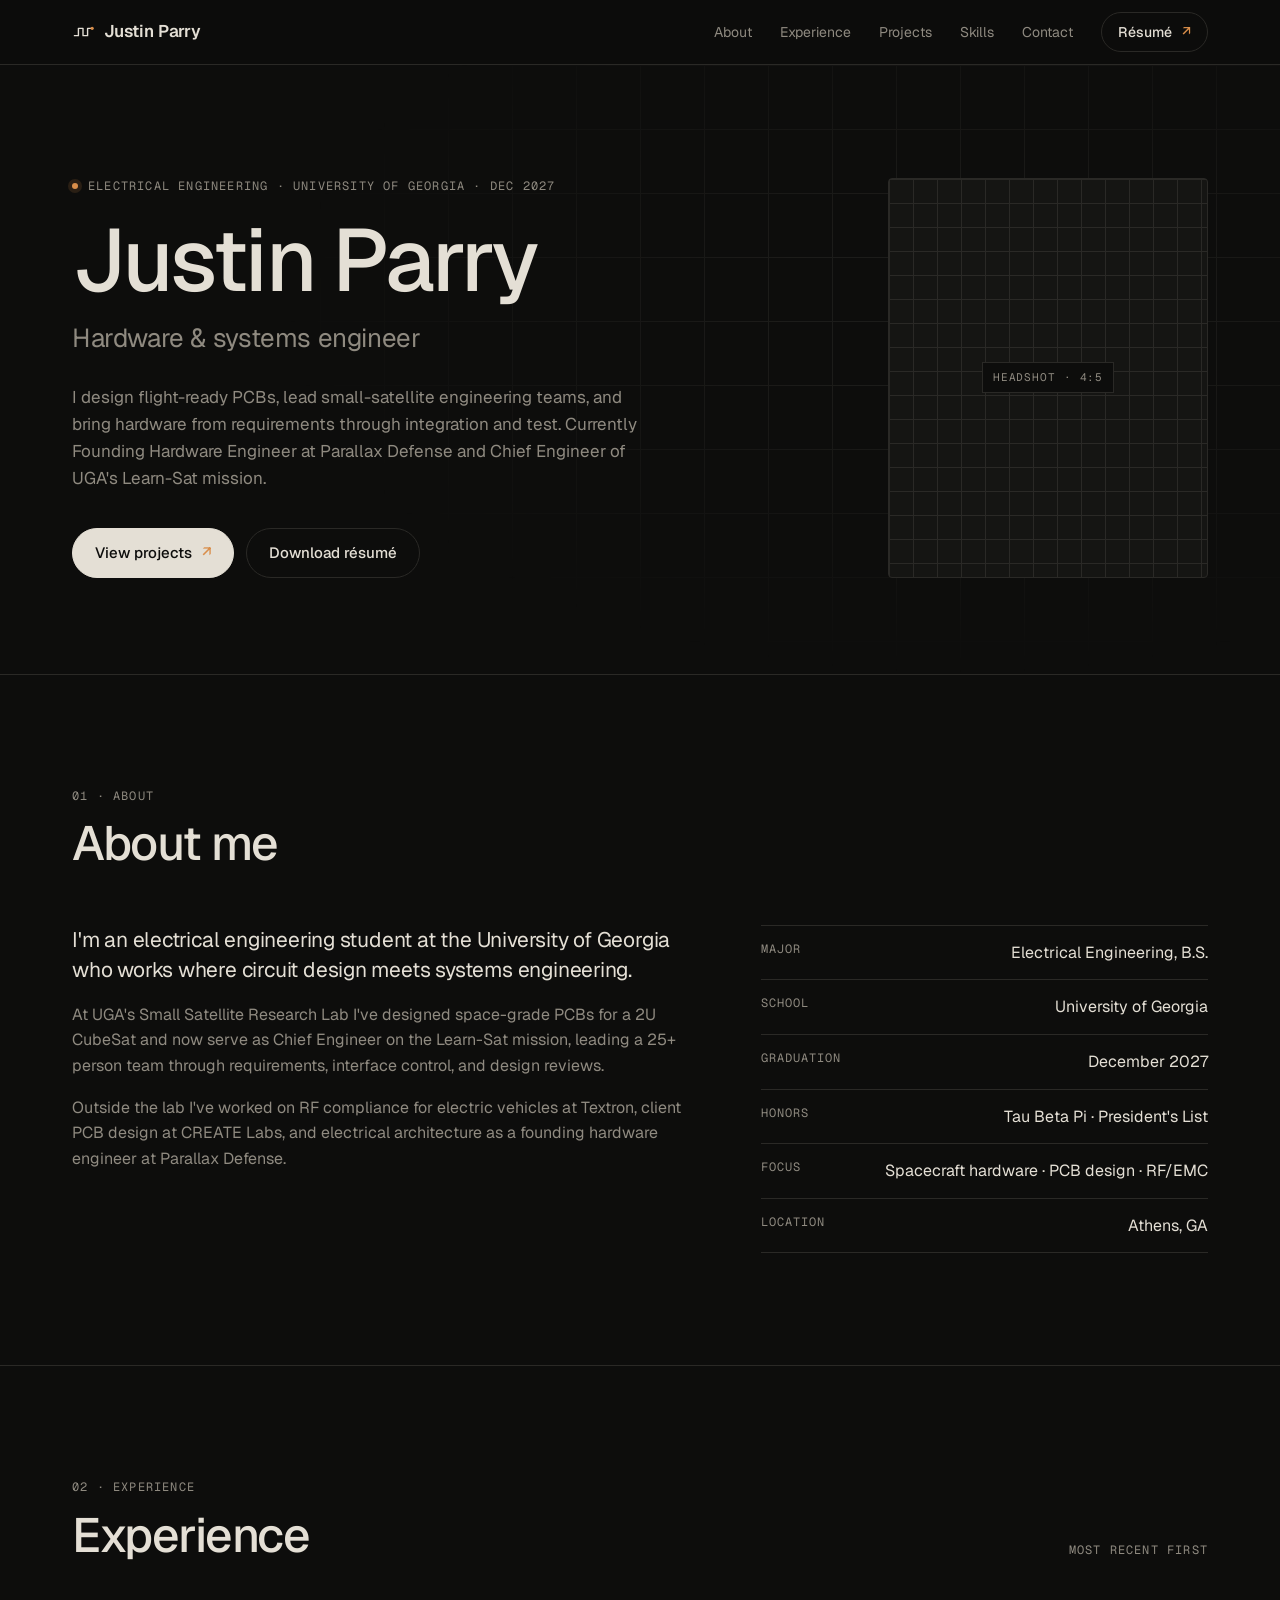
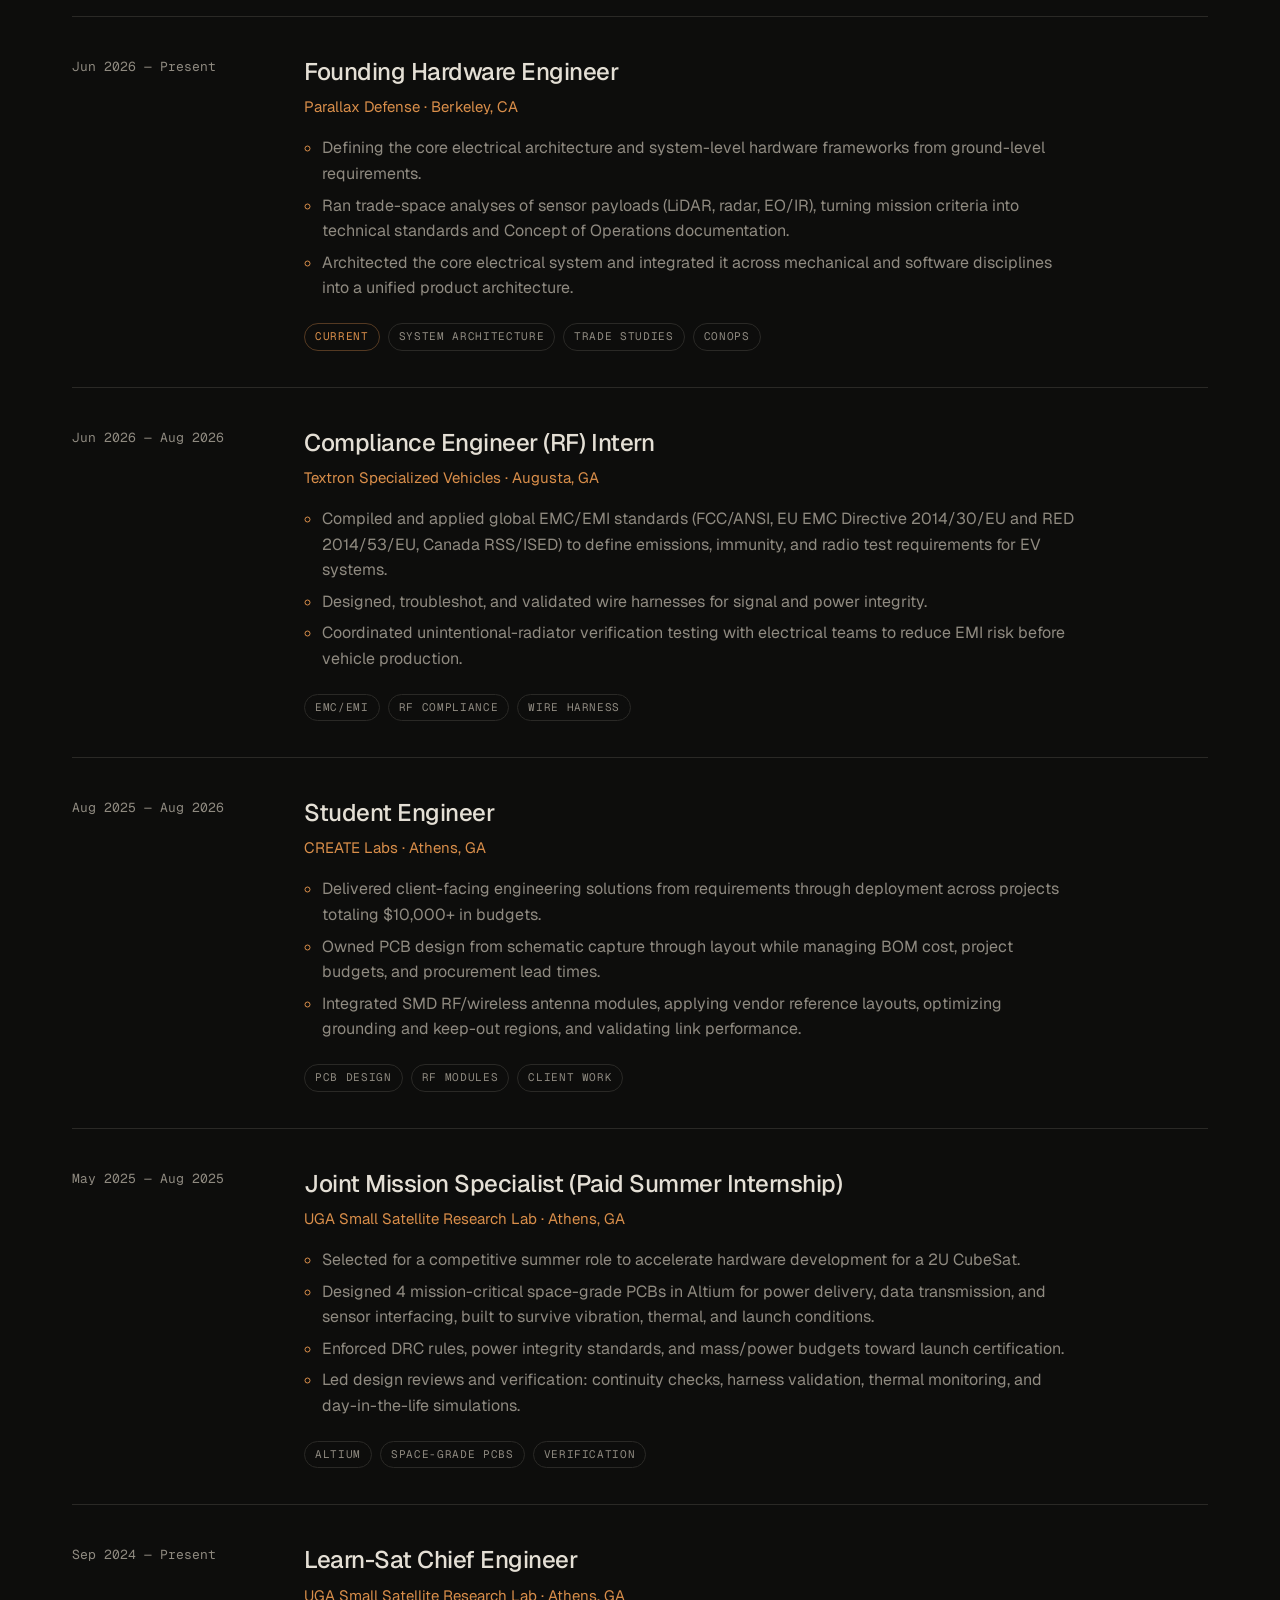
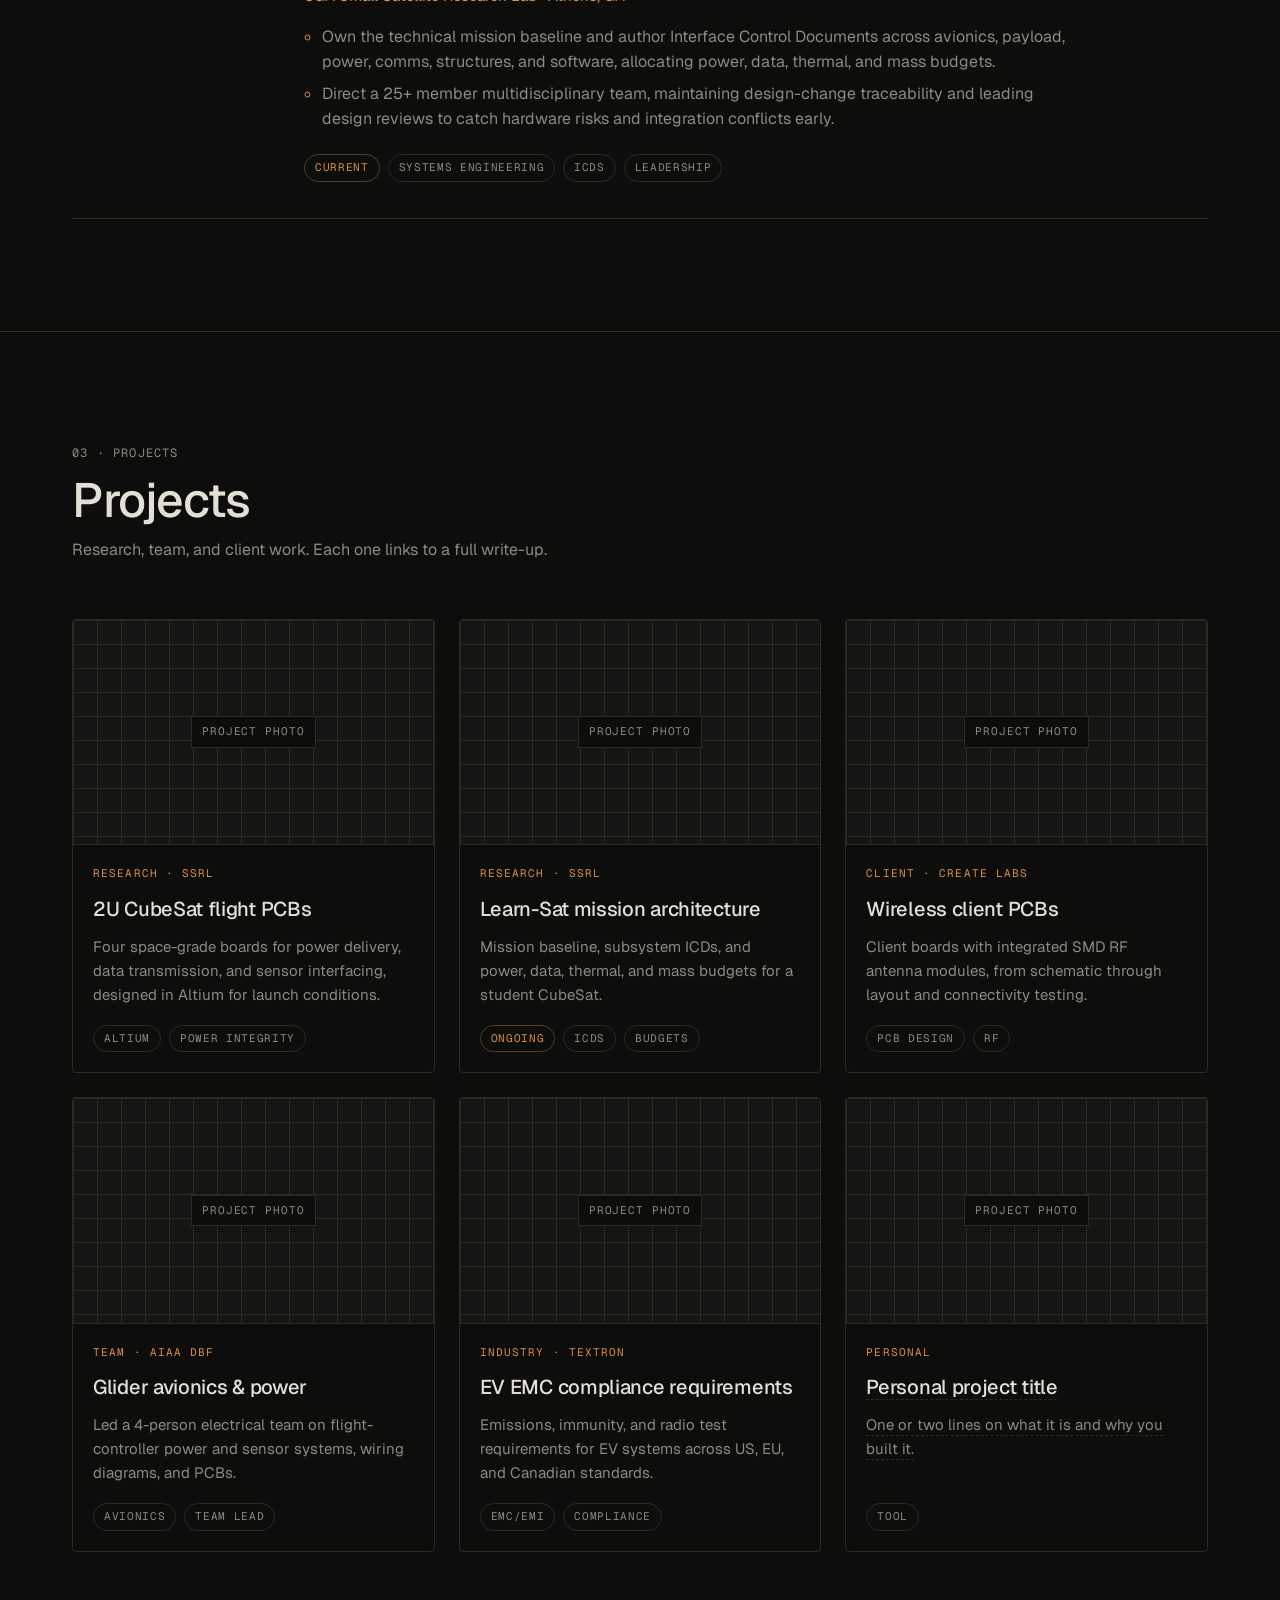
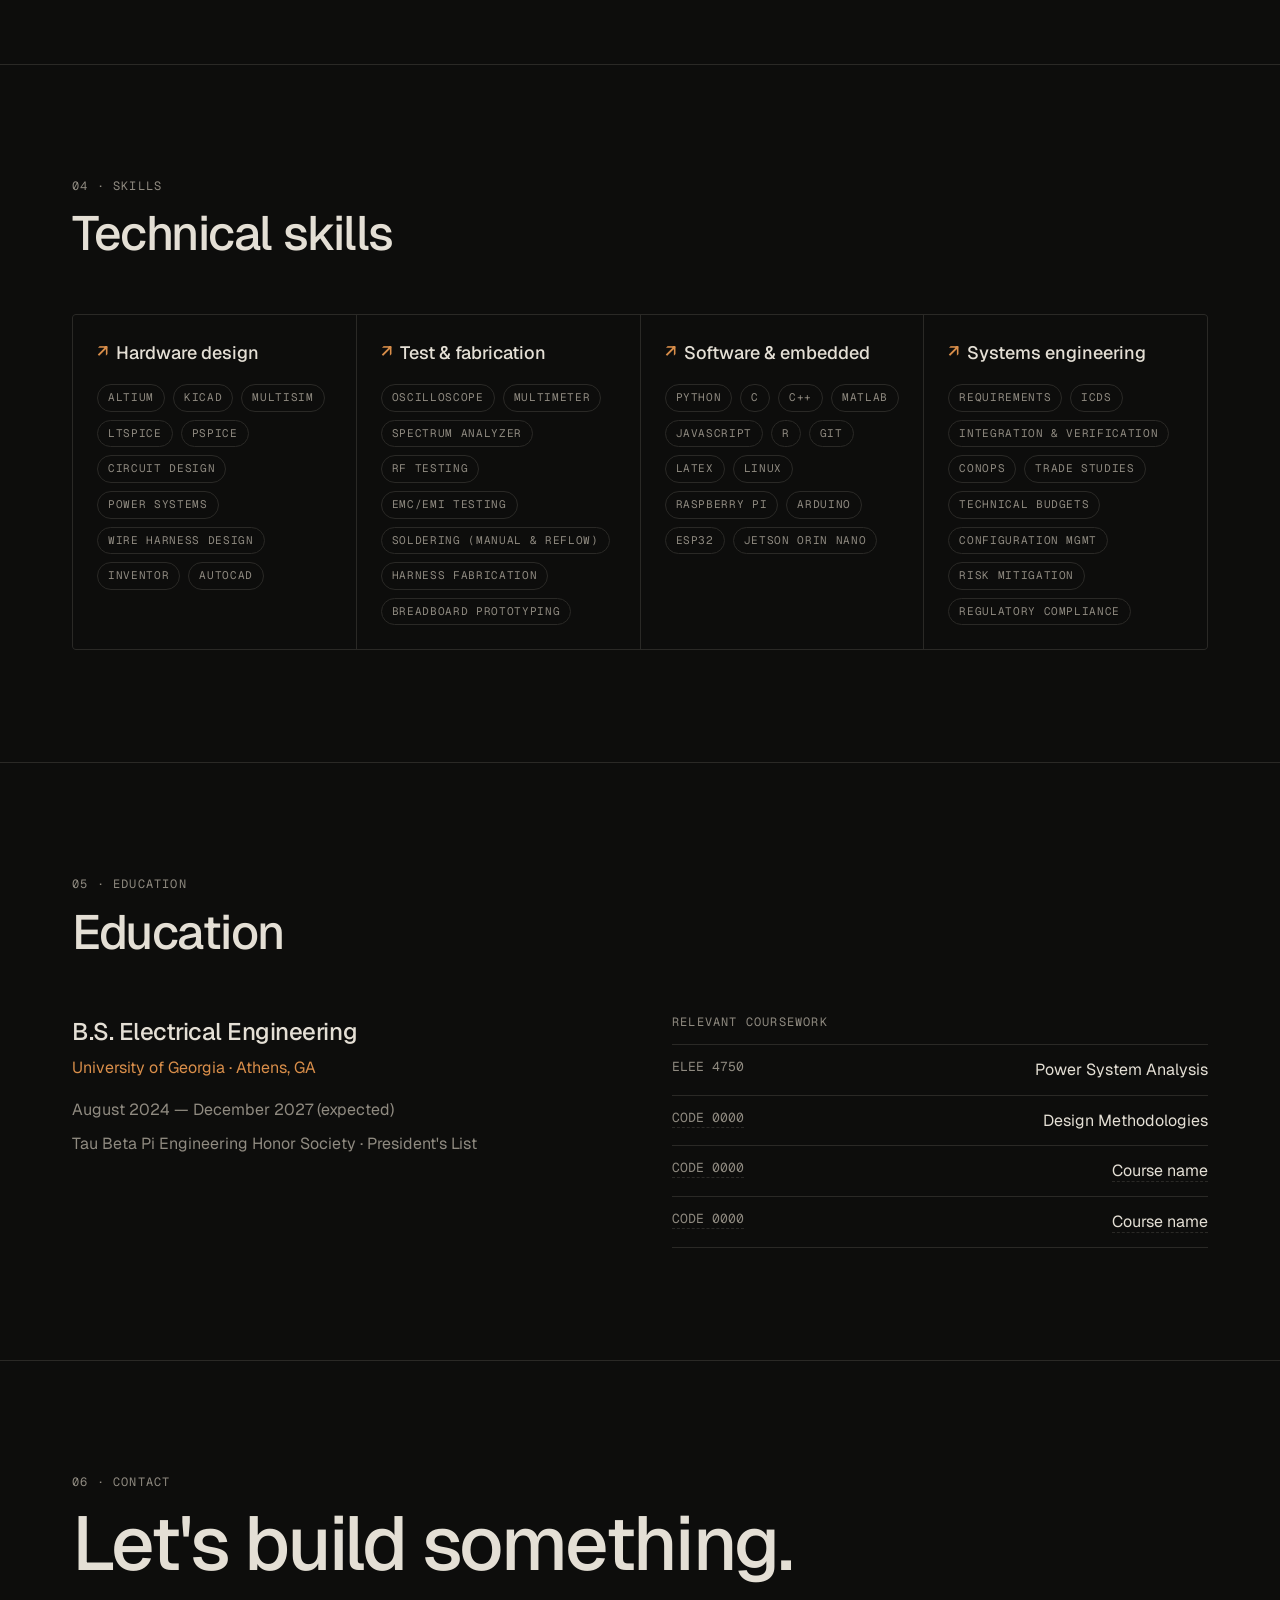
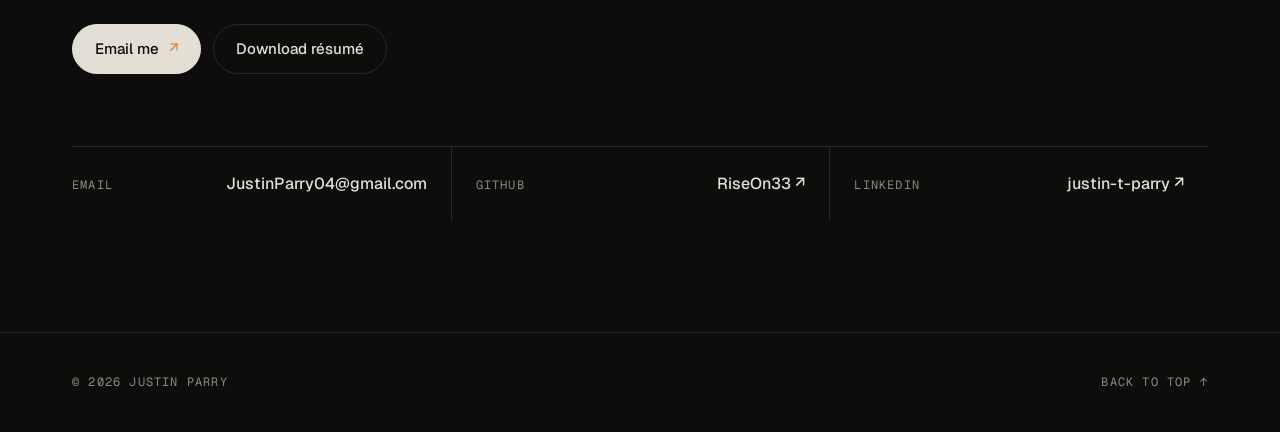
==== index.html @ 172d0b2c "Fixing Directory Issue" ====
<!doctype html>
<html lang="en">
<head>
<meta charset="utf-8">
<meta name="viewport" content="width=device-width, initial-scale=1, viewport-fit=cover">
<title>Justin Parry — Electrical Engineering</title>
<meta name="description" content="Justin Parry, electrical engineering student at the University of Georgia. Spacecraft hardware, PCB design, RF/EMC, and systems engineering.">
<meta name="theme-color" content="#0d0d0c">
<link rel="preconnect" href="https://fonts.googleapis.com">
<link rel="preconnect" href="https://fonts.gstatic.com" crossorigin>
<link rel="stylesheet" href="https://fonts.googleapis.com/css2?family=Geist:wght@400;500;600&family=Geist+Mono:wght@400&display=swap">
<link rel="stylesheet" href="css/style.css">
</head>
<body>

<!--
  HOW TO EDIT
  - Text with a dashed underline (class="ph") is still placeholder copy. Replace it and remove class="ph".
  - Copy any repeated block (a job, a project card, a course) to add more.
  - Every project card links to projects/project-template.html. Copy that file per project and update the href.
-->

<nav class="nav">
  <div class="wrap">
    <a class="brand" href="#top">
      <svg viewBox="0 0 24 24" fill="none" aria-hidden="true"><path d="M2 16h5V8h5v8h5V8h5" stroke="currentColor" stroke-width="1.5" stroke-linejoin="round"/><circle cx="22" cy="8" r="1.8" fill="#d98e4a"/></svg>
      Justin Parry
    </a>
    <ul class="nav-links">
      <li class="hide-sm"><a href="#about">About</a></li>
      <li class="hide-sm"><a href="#experience">Experience</a></li>
      <li class="hide-sm"><a href="#projects">Projects</a></li>
      <li class="hide-sm"><a href="#skills">Skills</a></li>
      <li class="hide-sm"><a href="#contact">Contact</a></li>
      <li><a class="btn" href="resume.pdf">Résumé <span class="mark">↗</span></a></li>
    </ul>
  </div>
</nav>

<header class="hero" id="top">
  <div class="wrap hero-grid">
    <div>
      <div class="label"><span class="dot"></span>Electrical Engineering · University of Georgia · Dec 2027</div>
      <h1>Justin Parry</h1>
      <p class="role">Hardware &amp; systems engineer</p>
      <p class="bio">I design flight-ready PCBs, lead small-satellite engineering teams, and bring hardware from requirements through integration and test. Currently Founding Hardware Engineer at Parallax Defense and Chief Engineer of UGA's Learn-Sat mission.</p>
      <div class="btns">
        <a class="btn btn-solid" href="#projects">View projects <span class="mark">↗</span></a>
        <a class="btn" href="resume.pdf">Download résumé</a>
      </div>
    </div>
    <!-- Replace with: <div class="headshot"><img class="media" src="images/headshot.jpg" alt="Photo of Justin Parry"></div> -->
    <div class="headshot slot"><span>Headshot · 4:5</span></div>
  </div>
</header>

<main>
  <!-- ABOUT -->
  <section id="about">
    <div class="wrap">
      <div class="section-head">
        <div><div class="label">01 · About</div><h2>About me</h2></div>
      </div>
      <div class="about-grid">
        <div>
          <p class="lead">I'm an electrical engineering student at the University of Georgia who works where circuit design meets systems engineering.</p>
          <p>At UGA's Small Satellite Research Lab I've designed space-grade PCBs for a 2U CubeSat and now serve as Chief Engineer on the Learn-Sat mission, leading a 25+ person team through requirements, interface control, and design reviews.</p>
          <p>Outside the lab I've worked on RF compliance for electric vehicles at Textron, client PCB design at CREATE Labs, and electrical architecture as a founding hardware engineer at Parallax Defense.</p>
        </div>
        <dl class="facts">
          <div><dt>Major</dt><dd>Electrical Engineering, B.S.</dd></div>
          <div><dt>School</dt><dd>University of Georgia</dd></div>
          <div><dt>Graduation</dt><dd>December 2027</dd></div>
          <div><dt>Honors</dt><dd>Tau Beta Pi · President's List</dd></div>
          <div><dt>Focus</dt><dd>Spacecraft hardware · PCB design · RF/EMC</dd></div>
          <div><dt>Location</dt><dd>Athens, GA</dd></div>
        </dl>
      </div>
    </div>
  </section>

  <!-- EXPERIENCE (most recent first) -->
  <section id="experience">
    <div class="wrap">
      <div class="section-head">
        <div><div class="label">02 · Experience</div><h2>Experience</h2></div>
        <span class="label">Most recent first</span>
      </div>
      <ol class="jobs">
        <li class="job">
          <span class="when">Jun 2026 — Present</span>
          <div>
            <h3>Founding Hardware Engineer</h3>
            <p class="org">Parallax Defense · Berkeley, CA</p>
            <ul>
              <li>Defining the core electrical architecture and system-level hardware frameworks from ground-level requirements.</li>
              <li>Ran trade-space analyses of sensor payloads (LiDAR, radar, EO/IR), turning mission criteria into technical standards and Concept of Operations documentation.</li>
              <li>Architected the core electrical system and integrated it across mechanical and software disciplines into a unified product architecture.</li>
            </ul>
            <div class="tags"><span class="tag live">Current</span><span class="tag">System architecture</span><span class="tag">Trade studies</span><span class="tag">ConOps</span></div>
          </div>
        </li>
        <li class="job">
          <span class="when">Jun 2026 — Aug 2026</span>
          <div>
            <h3>Compliance Engineer (RF) Intern</h3>
            <p class="org">Textron Specialized Vehicles · Augusta, GA</p>
            <ul>
              <li>Compiled and applied global EMC/EMI standards (FCC/ANSI, EU EMC Directive 2014/30/EU and RED 2014/53/EU, Canada RSS/ISED) to define emissions, immunity, and radio test requirements for EV systems.</li>
              <li>Designed, troubleshot, and validated wire harnesses for signal and power integrity.</li>
              <li>Coordinated unintentional-radiator verification testing with electrical teams to reduce EMI risk before vehicle production.</li>
            </ul>
            <div class="tags"><span class="tag">EMC/EMI</span><span class="tag">RF compliance</span><span class="tag">Wire harness</span></div>
          </div>
        </li>
        <li class="job">
          <span class="when">Aug 2025 — Aug 2026</span>
          <div>
            <h3>Student Engineer</h3>
            <p class="org">CREATE Labs · Athens, GA</p>
            <ul>
              <li>Delivered client-facing engineering solutions from requirements through deployment across projects totaling $10,000+ in budgets.</li>
              <li>Owned PCB design from schematic capture through layout while managing BOM cost, project budgets, and procurement lead times.</li>
              <li>Integrated SMD RF/wireless antenna modules, applying vendor reference layouts, optimizing grounding and keep-out regions, and validating link performance.</li>
            </ul>
            <div class="tags"><span class="tag">PCB design</span><span class="tag">RF modules</span><span class="tag">Client work</span></div>
          </div>
        </li>
        <li class="job">
          <span class="when">May 2025 — Aug 2025</span>
          <div>
            <h3>Joint Mission Specialist (Paid Summer Internship)</h3>
            <p class="org">UGA Small Satellite Research Lab · Athens, GA</p>
            <ul>
              <li>Selected for a competitive summer role to accelerate hardware development for a 2U CubeSat.</li>
              <li>Designed 4 mission-critical space-grade PCBs in Altium for power delivery, data transmission, and sensor interfacing, built to survive vibration, thermal, and launch conditions.</li>
              <li>Enforced DRC rules, power integrity standards, and mass/power budgets toward launch certification.</li>
              <li>Led design reviews and verification: continuity checks, harness validation, thermal monitoring, and day-in-the-life simulations.</li>
            </ul>
            <div class="tags"><span class="tag">Altium</span><span class="tag">Space-grade PCBs</span><span class="tag">Verification</span></div>
          </div>
        </li>
        <li class="job">
          <span class="when">Sep 2024 — Present</span>
          <div>
            <h3>Learn-Sat Chief Engineer</h3>
            <p class="org">UGA Small Satellite Research Lab · Athens, GA</p>
            <ul>
              <li>Own the technical mission baseline and author Interface Control Documents across avionics, payload, power, comms, structures, and software, allocating power, data, thermal, and mass budgets.</li>
              <li>Direct a 25+ member multidisciplinary team, maintaining design-change traceability and leading design reviews to catch hardware risks and integration conflicts early.</li>
            </ul>
            <div class="tags"><span class="tag live">Current</span><span class="tag">Systems engineering</span><span class="tag">ICDs</span><span class="tag">Leadership</span></div>
          </div>
        </li>
      </ol>
    </div>
  </section>

  <!-- PROJECTS -->
  <section id="projects">
    <div class="wrap">
      <div class="section-head">
        <div>
          <div class="label">03 · Projects</div>
          <h2>Projects</h2>
          <p class="section-sub">Research, team, and client work. Each one links to a full write-up.</p>
        </div>
      </div>
      <div class="cards">
        <!-- COPY one <a class="pcard"> per project. Swap the slot for: <img class="media" src="images/x.jpg" alt="..."> -->
        <a class="pcard" href="projects/project-template.html">
          <div class="slot"><span>Project photo</span></div>
          <div class="pcard-body">
            <span class="kind">Research · SSRL</span>
            <h3>2U CubeSat flight PCBs</h3>
            <p>Four space-grade boards for power delivery, data transmission, and sensor interfacing, designed in Altium for launch conditions.</p>
            <div class="tags"><span class="tag">Altium</span><span class="tag">Power integrity</span></div>
          </div>
        </a>
        <a class="pcard" href="projects/project-template.html">
          <div class="slot"><span>Project photo</span></div>
          <div class="pcard-body">
            <span class="kind">Research · SSRL</span>
            <h3>Learn-Sat mission architecture</h3>
            <p>Mission baseline, subsystem ICDs, and power, data, thermal, and mass budgets for a student CubeSat.</p>
            <div class="tags"><span class="tag live">Ongoing</span><span class="tag">ICDs</span><span class="tag">Budgets</span></div>
          </div>
        </a>
        <a class="pcard" href="projects/project-template.html">
          <div class="slot"><span>Project photo</span></div>
          <div class="pcard-body">
            <span class="kind">Client · CREATE Labs</span>
            <h3>Wireless client PCBs</h3>
            <p>Client boards with integrated SMD RF antenna modules, from schematic through layout and connectivity testing.</p>
            <div class="tags"><span class="tag">PCB design</span><span class="tag">RF</span></div>
          </div>
        </a>
        <a class="pcard" href="projects/project-template.html">
          <div class="slot"><span>Project photo</span></div>
          <div class="pcard-body">
            <span class="kind">Team · AIAA DBF</span>
            <h3>Glider avionics &amp; power</h3>
            <p>Led a 4-person electrical team on flight-controller power and sensor systems, wiring diagrams, and PCBs.</p>
            <div class="tags"><span class="tag">Avionics</span><span class="tag">Team lead</span></div>
          </div>
        </a>
        <a class="pcard" href="projects/project-template.html">
          <div class="slot"><span>Project photo</span></div>
          <div class="pcard-body">
            <span class="kind">Industry · Textron</span>
            <h3>EV EMC compliance requirements</h3>
            <p>Emissions, immunity, and radio test requirements for EV systems across US, EU, and Canadian standards.</p>
            <div class="tags"><span class="tag">EMC/EMI</span><span class="tag">Compliance</span></div>
          </div>
        </a>
        <a class="pcard" href="projects/project-template.html">
          <div class="slot"><span>Project photo</span></div>
          <div class="pcard-body">
            <span class="kind">Personal</span>
            <h3 class="ph">Personal project title</h3>
            <p class="ph">One or two lines on what it is and why you built it.</p>
            <div class="tags"><span class="tag">Tool</span></div>
          </div>
        </a>
      </div>
    </div>
  </section>

  <!-- SKILLS -->
  <section id="skills">
    <div class="wrap">
      <div class="section-head">
        <div><div class="label">04 · Skills</div><h2>Technical skills</h2></div>
      </div>
      <div class="skill-groups">
        <div class="skill-group">
          <h3><span class="mark">↗</span>Hardware design</h3>
          <div class="tags"><span class="tag">Altium</span><span class="tag">KiCad</span><span class="tag">Multisim</span><span class="tag">LTspice</span><span class="tag">PSpice</span><span class="tag">Circuit design</span><span class="tag">Power systems</span><span class="tag">Wire harness design</span><span class="tag">Inventor</span><span class="tag">AutoCAD</span></div>
        </div>
        <div class="skill-group">
          <h3><span class="mark">↗</span>Test &amp; fabrication</h3>
          <div class="tags"><span class="tag">Oscilloscope</span><span class="tag">Multimeter</span><span class="tag">Spectrum analyzer</span><span class="tag">RF testing</span><span class="tag">EMC/EMI testing</span><span class="tag">Soldering (manual &amp; reflow)</span><span class="tag">Harness fabrication</span><span class="tag">Breadboard prototyping</span></div>
        </div>
        <div class="skill-group">
          <h3><span class="mark">↗</span>Software &amp; embedded</h3>
          <div class="tags"><span class="tag">Python</span><span class="tag">C</span><span class="tag">C++</span><span class="tag">MATLAB</span><span class="tag">JavaScript</span><span class="tag">R</span><span class="tag">Git</span><span class="tag">LaTeX</span><span class="tag">Linux</span><span class="tag">Raspberry Pi</span><span class="tag">Arduino</span><span class="tag">ESP32</span><span class="tag">Jetson Orin Nano</span></div>
        </div>
        <div class="skill-group">
          <h3><span class="mark">↗</span>Systems engineering</h3>
          <div class="tags"><span class="tag">Requirements</span><span class="tag">ICDs</span><span class="tag">Integration &amp; verification</span><span class="tag">ConOps</span><span class="tag">Trade studies</span><span class="tag">Technical budgets</span><span class="tag">Configuration mgmt</span><span class="tag">Risk mitigation</span><span class="tag">Regulatory compliance</span></div>
        </div>
      </div>
    </div>
  </section>

  <!-- EDUCATION -->
  <section id="education">
    <div class="wrap">
      <div class="section-head">
        <div><div class="label">05 · Education</div><h2>Education</h2></div>
      </div>
      <div class="edu">
        <div>
          <h3>B.S. Electrical Engineering</h3>
          <p class="org">University of Georgia · Athens, GA</p>
          <p>August 2024 — December 2027 (expected)</p>
          <p>Tau Beta Pi Engineering Honor Society · President's List</p>
        </div>
        <div>
          <h4>Relevant coursework</h4>
          <ul class="courses">
            <li><span>ELEE 4750</span><span>Power System Analysis</span></li>
            <li><span class="ph">CODE 0000</span><span>Design Methodologies</span></li>
            <li><span class="ph">CODE 0000</span><span class="ph">Course name</span></li>
            <li><span class="ph">CODE 0000</span><span class="ph">Course name</span></li>
          </ul>
        </div>
      </div>
    </div>
  </section>

  <!-- CONTACT -->
  <section id="contact" class="contact">
    <div class="wrap">
      <div class="label">06 · Contact</div>
      <h2>Let's build something.</h2>
      <div class="btns">
        <a class="btn btn-solid" href="mailto:JustinParry04@gmail.com">Email me <span class="mark">↗</span></a>
        <a class="btn" href="resume.pdf">Download résumé</a>
      </div>
      <div class="links">
        <a href="mailto:JustinParry04@gmail.com"><span class="label">Email</span><strong>JustinParry04@gmail.com</strong></a>
        <a href="https://github.com/RiseOn33"><span class="label">GitHub</span><strong>RiseOn33 ↗</strong></a>
        <a href="https://www.linkedin.com/in/justin-t-parry"><span class="label">LinkedIn</span><strong>justin-t-parry ↗</strong></a>
      </div>
    </div>
  </section>
</main>

<footer>
  <div class="wrap label">
    <span>© 2026 Justin Parry</span>
    <a href="#top">Back to top ↑</a>
  </div>
</footer>

</body>
</html>
---- css/style.css ----
/* Layout concept: an engineering story told in themed chapters, not a timeline.
   Warm graphite field, bone-white type, sentence-case statements, oscilloscope
   graticule behind the hero, one muted amber accent for markers and live state. */
:root {
  --bg: #0d0d0c;
  --surface: #151513;
  --line: #2a2926;
  --fg: #e4dfd5;
  --muted: #8f8a80;
  --accent: #d98e4a;
  --accent-dim: rgba(217, 142, 74, 0.14);
  --sans: "Geist", "Helvetica Neue", Arial, sans-serif;
  --mono: "Geist Mono", ui-monospace, "SFMono-Regular", Menlo, monospace;
  --wrap: 1200px;
  color-scheme: dark;
}

* { box-sizing: border-box; }
html { scroll-behavior: smooth; }
@media (prefers-reduced-motion: reduce) { html { scroll-behavior: auto; } * { transition: none !important; animation: none !important; } }

body {
  margin: 0;
  background: var(--bg);
  color: var(--fg);
  font-family: var(--sans);
  font-size: 16px;
  line-height: 1.6;
  -webkit-font-smoothing: antialiased;
}
img { max-width: 100%; display: block; }
a { color: inherit; }
a:focus-visible, button:focus-visible { outline: 1px solid var(--accent); outline-offset: 3px; }
::selection { background: var(--accent); color: var(--bg); }

.wrap { max-width: var(--wrap); margin: 0 auto; padding-inline: 32px; }
@media (max-width: 560px) { .wrap { padding-inline: 16px; } }

.label {
  font-family: var(--mono);
  font-size: 12px;
  letter-spacing: 0.1em;
  text-transform: uppercase;
  color: var(--muted);
}
.label .dot { display: inline-block; width: 6px; height: 6px; border-radius: 50%; background: var(--accent); margin-right: 10px; vertical-align: 1px; box-shadow: 0 0 0 4px var(--accent-dim); }
.mark { color: var(--accent); }

/* Buttons */
.btns { display: flex; flex-wrap: wrap; gap: 12px; }
.btn {
  display: inline-flex; align-items: center; gap: 10px;
  padding: 12px 22px; border-radius: 999px;
  font-size: 15px; font-weight: 500; text-decoration: none;
  border: 1px solid var(--line); transition: background .2s, border-color .2s, color .2s;
}
.btn:hover { border-color: var(--fg); }
.btn-solid { background: var(--fg); color: var(--bg); border-color: var(--fg); }
.btn-solid:hover { background: transparent; color: var(--fg); }
.btn .mark { transition: transform .2s; }
.btn:hover .mark { transform: translate(2px, -2px); }

/* Nav */
.nav {
  position: sticky; top: env(safe-area-inset-top, 0px); z-index: 10;
  background: rgba(13, 13, 12, 0.82);
  backdrop-filter: blur(10px);
  border-bottom: 1px solid var(--line);
}
.nav .wrap { display: flex; align-items: center; justify-content: space-between; gap: 16px; height: 64px; }
.brand { display: flex; align-items: center; gap: 10px; font-weight: 600; font-size: 17px; letter-spacing: -0.01em; text-decoration: none; }
.brand svg { width: 22px; height: 22px; }
.nav-links { display: flex; align-items: center; gap: 28px; list-style: none; margin: 0; padding: 0; }
.nav-links a { font-size: 14px; color: var(--muted); text-decoration: none; transition: color .15s; }
.nav-links a:hover { color: var(--fg); }
.nav-links .btn { padding: 8px 16px; font-size: 14px; color: var(--fg); }
@media (max-width: 640px) { .nav-links .hide-sm { display: none; } }

/* Hero */
.hero { position: relative; overflow: hidden; border-bottom: 1px solid var(--line); }
.hero::before {
  content: ""; position: absolute; inset: 0; pointer-events: none;
  background-image:
    linear-gradient(var(--line) 1px, transparent 1px),
    linear-gradient(90deg, var(--line) 1px, transparent 1px);
  background-size: 64px 64px;
  mask-image: radial-gradient(ellipse 70% 80% at 75% 40%, #000 20%, transparent 75%);
  -webkit-mask-image: radial-gradient(ellipse 70% 80% at 75% 40%, #000 20%, transparent 75%);
  opacity: 0.55;
}
#orbit { position: absolute; right: -6%; top: 0; width: 62%; height: 100%; pointer-events: none; }
.hero .wrap { position: relative; padding-block: 128px 0; }
.hero h1 {
  font-weight: 500;
  font-size: clamp(40px, 6.4vw, 84px);
  line-height: 1.02;
  letter-spacing: -0.035em;
  margin: 28px 0 40px;
  max-width: 13.5em;
  text-wrap: balance;
}
.hero h1 em { font-style: normal; color: var(--muted); }
.telemetry {
  display: grid; grid-template-columns: repeat(3, 1fr);
  margin-top: 112px; border-top: 1px solid var(--line);
}
.telemetry div { padding-block: 20px; padding-right: 16px; display: flex; flex-direction: column; gap: 4px; min-width: 0; }
.telemetry div + div { padding-left: 20px; border-left: 1px solid var(--line); }
.telemetry strong { font-weight: 500; font-size: 15px; }
@media (max-width: 720px) {
  .hero .wrap { padding-block: 88px 0; }
  #orbit { width: 100%; right: -30%; opacity: .6; }
  .telemetry { grid-template-columns: 1fr; margin-top: 72px; }
  .telemetry div + div { padding-left: 0; border-left: 0; border-top: 1px solid var(--line); }
}

/* Sections */
section { padding-block: 112px; border-bottom: 1px solid var(--line); }
.section-head { display: flex; justify-content: space-between; align-items: end; gap: 24px; margin-bottom: 56px; flex-wrap: wrap; }
h2 {
  font-weight: 500;
  font-size: clamp(30px, 4vw, 48px);
  letter-spacing: -0.03em;
  line-height: 1.05;
  margin: 12px 0 0;
  text-wrap: balance;
}

/* Statement */
.statement { display: grid; grid-template-columns: 220px 1fr; gap: 48px; }
.statement > * { min-width: 0; }
.statement p.big { color: var(--fg); font-size: clamp(24px, 3vw, 36px); line-height: 1.3; letter-spacing: -0.02em; margin: 0 0 32px; max-width: 26em; text-wrap: pretty; }
.statement p.big span { color: var(--muted); }
.statement p { color: var(--muted); max-width: 60ch; margin: 0 0 16px; }
@media (max-width: 760px) { .statement { grid-template-columns: 1fr; gap: 20px; } }

/* Project index (catalog rows) */
.index { list-style: none; margin: 0; padding: 0; border-top: 1px solid var(--line); }
.row {
  display: grid; grid-template-columns: 64px minmax(0, 1.3fr) minmax(0, 1fr) 280px;
  gap: 32px; align-items: start;
  padding-block: 32px; border-bottom: 1px solid var(--line);
  text-decoration: none; position: relative; transition: background .2s;
}
.row::before { content: ""; position: absolute; left: 0; top: -1px; height: 1px; width: 0; background: var(--accent); transition: width .5s ease; }
.row:hover::before { width: 100%; }
.row .num { font-family: var(--mono); font-size: 13px; color: var(--accent); padding-top: 6px; }
.row h3 { font-weight: 500; font-size: 28px; letter-spacing: -0.02em; line-height: 1.1; margin: 0 0 10px; }
.row h3 .mark { font-size: 20px; margin-left: 6px; display: inline-block; transition: transform .2s; }
.row:hover h3 .mark { transform: translate(3px, -3px); }
.row p { margin: 0; color: var(--muted); font-size: 15px; max-width: 48ch; }
.tags { display: flex; flex-wrap: wrap; gap: 8px; padding-top: 6px; }
.tag { font-family: var(--mono); font-size: 11px; letter-spacing: 0.06em; text-transform: uppercase; color: var(--muted); border: 1px solid var(--line); border-radius: 999px; padding: 4px 10px; white-space: nowrap; }
.tag.live { color: var(--accent); border-color: rgba(217,142,74,.35); }
.row .thumb { border: 1px solid var(--line); aspect-ratio: 4 / 3; }
@media (max-width: 960px) {
  .row { grid-template-columns: 48px minmax(0, 1fr); gap: 16px 20px; }
  .row .tags, .row .thumb { grid-column: 2; }
}

/* Image slot: replace with <img> once you have photos */
.slot {
  aspect-ratio: 16 / 10; max-width: 100%;
  background:
    linear-gradient(var(--line) 1px, transparent 1px) 0 0 / 24px 24px,
    linear-gradient(90deg, var(--line) 1px, transparent 1px) 0 0 / 24px 24px,
    var(--surface);
  display: grid; place-items: center; position: relative;
}
.slot span { font-family: var(--mono); font-size: 11px; letter-spacing: 0.08em; text-transform: uppercase; color: var(--muted); background: var(--bg); padding: 6px 10px; border: 1px solid var(--line); }
.media { width: 100%; height: 100%; object-fit: cover; }

/* Capabilities */
.caps { display: grid; grid-template-columns: repeat(4, minmax(0, 1fr)); border-top: 1px solid var(--line); }
.cap { padding: 28px 24px 8px 0; display: flex; flex-direction: column; gap: 12px; }
.cap + .cap { padding-left: 24px; border-left: 1px solid var(--line); }
.cap h3 { font-weight: 500; font-size: 19px; letter-spacing: -0.01em; margin: 0; }
.cap h3 .mark { margin-right: 8px; }
.cap p { margin: 0; color: var(--muted); font-size: 15px; }
.cap .label { margin-top: auto; padding-top: 12px; }
@media (max-width: 960px) {
  .caps { grid-template-columns: repeat(2, minmax(0, 1fr)); }
  .cap:nth-child(3) { padding-left: 0; border-left: 0; }
  .cap:nth-child(n+3) { border-top: 1px solid var(--line); }
}
@media (max-width: 560px) {
  .caps { grid-template-columns: 1fr; }
  .cap + .cap { padding-left: 0; border-left: 0; border-top: 1px solid var(--line); }
}

/* Contact */
.contact h2 { font-size: clamp(40px, 6vw, 76px); margin-bottom: 40px; }
.links { display: grid; grid-template-columns: repeat(3, minmax(0, 1fr)); border-top: 1px solid var(--line); margin-top: 72px; }
.links a { padding: 24px 24px 24px 0; text-decoration: none; display: flex; justify-content: space-between; gap: 12px; align-items: baseline; transition: color .15s; min-width: 0; }
.links a + a { padding-left: 24px; border-left: 1px solid var(--line); }
.links a strong { font-weight: 500; overflow-wrap: anywhere; }
.links a:hover strong { color: var(--accent); }
@media (max-width: 720px) {
  .links { grid-template-columns: 1fr; }
  .links a + a { padding-left: 0; border-left: 0; border-top: 1px solid var(--line); }
}

footer { padding-block: 40px; }
footer .wrap { display: flex; justify-content: space-between; gap: 16px; flex-wrap: wrap; }
footer a { text-decoration: none; }
footer a:hover { color: var(--fg); }

/* Project page */
.proj-hero { position: relative; overflow: hidden; padding-block: 48px 72px; border-bottom: 1px solid var(--line); }
.proj-hero::before {
  content: ""; position: absolute; inset: 0; pointer-events: none;
  background-image: linear-gradient(var(--line) 1px, transparent 1px), linear-gradient(90deg, var(--line) 1px, transparent 1px);
  background-size: 64px 64px;
  mask-image: radial-gradient(ellipse 60% 90% at 90% 20%, #000 10%, transparent 70%);
  -webkit-mask-image: radial-gradient(ellipse 60% 90% at 90% 20%, #000 10%, transparent 70%);
  opacity: .5;
}
.proj-hero .wrap { position: relative; }
.back { display: inline-block; text-decoration: none; }
.back:hover { color: var(--fg); }
.proj-hero h1 { font-weight: 500; font-size: clamp(40px, 6.5vw, 80px); line-height: 1.02; letter-spacing: -0.035em; margin: 16px 0 24px; text-wrap: balance; }
.proj-hero p { max-width: 620px; font-size: 19px; color: var(--muted); margin: 0 0 48px; }
.spec { display: grid; grid-template-columns: repeat(4, minmax(0, 1fr)); margin: 0; border-top: 1px solid var(--line); }
.spec div { padding: 18px 16px 0 0; min-width: 0; }
.spec div + div { padding-left: 16px; border-left: 1px solid var(--line); }
.spec dt { font-family: var(--mono); font-size: 11px; letter-spacing: 0.1em; text-transform: uppercase; color: var(--muted); margin-bottom: 4px; }
.spec dd { margin: 0; font-size: 15px; }
@media (max-width: 720px) {
  .spec { grid-template-columns: repeat(2, minmax(0, 1fr)); }
  .spec div:nth-child(3) { padding-left: 0; border-left: 0; }
}
.proj-media { padding-block: 48px; border-bottom: 1px solid var(--line); }
.proj-media .slot { border: 1px solid var(--line); aspect-ratio: 16 / 8; }
.writeup { padding-block: 0; border-bottom: none; }
.block { display: grid; grid-template-columns: 64px 220px minmax(0, 1fr); gap: 24px; padding-block: 48px; border-bottom: 1px solid var(--line); }
.block > * { min-width: 0; }
.block .num { font-family: var(--mono); font-size: 13px; color: var(--accent); padding-top: 4px; }
.block h2 { font-size: 22px; margin: 0; letter-spacing: -0.015em; }
.block p, .block li { color: var(--muted); max-width: 65ch; }
.block p { margin: 0 0 16px; }
.block ul { margin: 0; padding-left: 18px; }
.block li::marker { color: var(--accent); }
.block .slot { border: 1px solid var(--line); margin-top: 8px; }
.note { font-family: var(--mono); font-size: 12px; color: var(--muted); border: 1px dashed var(--line); border-radius: 6px; padding: 12px 14px; margin: 0 0 16px; max-width: 65ch; }
@media (max-width: 760px) { .block { grid-template-columns: 40px minmax(0, 1fr); gap: 12px 16px; } .block > div:last-child { grid-column: 2; } }

/* ---------- Story layout ---------- */
#scope { position: absolute; right: 0; top: 0; width: 58%; height: 100%; pointer-events: none; }
@media (max-width: 720px) { #scope { width: 100%; opacity: .45; } }

/* Placeholder text: dashed underline so it reads as "fill me in" */
.ph { text-decoration: underline dashed var(--line); text-underline-offset: 5px; text-decoration-thickness: 1px; }

.story-intro { display: grid; grid-template-columns: 220px minmax(0, 1fr); gap: 48px; margin-bottom: 72px; }
.story-intro p { margin: 0; font-size: clamp(22px, 2.6vw, 30px); line-height: 1.3; letter-spacing: -0.02em; max-width: 28em; }
.story-intro p span { color: var(--muted); }
.threads { display: flex; flex-wrap: wrap; gap: 8px; margin-top: 24px; }
.threads a { text-decoration: none; }
.threads a:hover { color: var(--fg); border-color: var(--fg); }
@media (max-width: 760px) { .story-intro { grid-template-columns: 1fr; gap: 16px; } }

.chapter { display: grid; grid-template-columns: minmax(0, 5fr) minmax(0, 7fr); gap: 64px; padding-block: 64px; border-top: 1px solid var(--line); }
.chapter-head { position: sticky; top: calc(env(safe-area-inset-top, 0px) + 96px); align-self: start; display: flex; flex-direction: column; gap: 16px; }
.chapter-head .letter { font-family: var(--mono); font-size: 13px; color: var(--accent); }
.chapter-head h3 { font-weight: 500; font-size: clamp(28px, 3.4vw, 40px); letter-spacing: -0.03em; line-height: 1.05; margin: 0; text-wrap: balance; }
.chapter-head p { margin: 0; color: var(--muted); max-width: 44ch; }
.chapter-head .pull { color: var(--fg); font-size: 18px; line-height: 1.45; border-left: 1px solid var(--accent); padding-left: 16px; }
@media (max-width: 860px) { .chapter { grid-template-columns: 1fr; gap: 32px; } .chapter-head { position: static; } }

.entries { display: flex; flex-direction: column; gap: 1px; background: var(--line); border: 1px solid var(--line); }
.entry { display: grid; grid-template-columns: 180px minmax(0, 1fr); background: var(--bg); text-decoration: none; transition: background .2s; }
.entry:hover { background: var(--surface); }
.entry .slot { aspect-ratio: auto; height: 100%; min-height: 140px; border-right: 1px solid var(--line); }
.entry-body { padding: 20px 24px; display: flex; flex-direction: column; gap: 8px; min-width: 0; }
.entry h4 { font-weight: 500; font-size: 20px; letter-spacing: -0.015em; margin: 0; }
.entry h4 .mark { font-size: 16px; margin-left: 4px; display: inline-block; transition: transform .2s; }
.entry:hover h4 .mark { transform: translate(2px, -2px); }
.entry p { margin: 0; color: var(--muted); font-size: 15px; }
.entry .tags { padding-top: 4px; }
@media (max-width: 560px) { .entry { grid-template-columns: 1fr; } .entry .slot { min-height: 160px; border-right: 0; border-bottom: 1px solid var(--line); } }

/* Notebook */
.log { list-style: none; margin: 0; padding: 0; border-top: 1px solid var(--line); }
.log li { display: grid; grid-template-columns: 140px minmax(0, 1fr) auto; gap: 24px; align-items: baseline; padding-block: 20px; border-bottom: 1px solid var(--line); }
.log time { font-family: var(--mono); font-size: 13px; color: var(--muted); font-variant-numeric: tabular-nums; }
.log p { margin: 0; }
.log p span { color: var(--muted); }
@media (max-width: 640px) { .log li { grid-template-columns: 1fr; gap: 6px; } .log .tag { justify-self: start; } }

/* Toolkit / Learning */
.kit { display: grid; grid-template-columns: repeat(2, minmax(0, 1fr)); gap: 64px; }
.kit h3 { font-weight: 500; font-size: 22px; letter-spacing: -0.015em; margin: 0 0 8px; display: flex; align-items: center; gap: 12px; }
.kit > div > p { color: var(--muted); margin: 0 0 24px; font-size: 15px; }
.kit ul { list-style: none; margin: 0; padding: 0; border-top: 1px solid var(--line); }
.kit li { display: flex; justify-content: space-between; gap: 16px; padding-block: 14px; border-bottom: 1px solid var(--line); }
.kit li span:last-child { font-family: var(--mono); font-size: 12px; letter-spacing: 0.06em; text-transform: uppercase; color: var(--muted); text-align: right; }
.meter { width: 64px; height: 4px; background: var(--line); border-radius: 2px; overflow: hidden; align-self: center; flex-shrink: 0; }
.meter i { display: block; height: 100%; background: var(--accent); }
@media (max-width: 760px) { .kit { grid-template-columns: 1fr; gap: 48px; } }
.entry > .media { height: 100%; min-height: 140px; border-right: 1px solid var(--line); }
@media (max-width: 560px) { .entry > .media { min-height: 160px; border-right: 0; border-bottom: 1px solid var(--line); } }

/* ---------- Standard portfolio layout ---------- */
.hero .hero-grid { display: grid; grid-template-columns: minmax(0, 1fr) 320px; gap: 64px; align-items: center; padding-block: 112px 96px; }
.hero-grid h1 { margin: 20px 0 12px; font-size: clamp(44px, 7vw, 88px); }
.hero-grid .role { font-size: clamp(20px, 2.2vw, 26px); color: var(--muted); letter-spacing: -0.015em; margin: 0 0 24px; }
.hero-grid .bio { max-width: 52ch; color: var(--muted); margin: 0 0 36px; font-size: 17px; }
.headshot { aspect-ratio: 4 / 5; border: 1px solid var(--line); border-radius: 4px; overflow: hidden; }
.headshot .media { height: 100%; }
@media (max-width: 860px) { .hero .hero-grid { grid-template-columns: 1fr; gap: 40px; padding-block: 72px 64px; } .headshot { max-width: 280px; } }

.section-sub { color: var(--muted); max-width: 56ch; margin: 12px 0 0; }

/* About */
.about-grid { display: grid; grid-template-columns: minmax(0, 7fr) minmax(0, 5fr); gap: 64px; }
.about-grid p { color: var(--muted); max-width: 62ch; margin: 0 0 16px; }
.about-grid p.lead { color: var(--fg); font-size: 21px; line-height: 1.45; letter-spacing: -0.01em; }
.facts { margin: 0; border-top: 1px solid var(--line); }
.facts div { display: flex; justify-content: space-between; gap: 16px; padding-block: 14px; border-bottom: 1px solid var(--line); }
.facts dt { font-family: var(--mono); font-size: 12px; letter-spacing: .08em; text-transform: uppercase; color: var(--muted); }
.facts dd { margin: 0; text-align: right; }
@media (max-width: 860px) { .about-grid { grid-template-columns: 1fr; gap: 40px; } }

/* Experience */
.jobs { list-style: none; margin: 0; padding: 0; border-top: 1px solid var(--line); }
.job { display: grid; grid-template-columns: 200px minmax(0, 1fr); gap: 32px; padding-block: 36px; border-bottom: 1px solid var(--line); }
.job .when { font-family: var(--mono); font-size: 13px; color: var(--muted); font-variant-numeric: tabular-nums; padding-top: 4px; }
.job h3 { font-weight: 500; font-size: 24px; letter-spacing: -0.02em; margin: 0 0 4px; }
.job .org { color: var(--accent); font-size: 15px; margin: 0 0 16px; }
.job ul { margin: 0 0 16px; padding-left: 18px; color: var(--muted); max-width: 70ch; }
.job li { margin-bottom: 6px; }
.job li::marker { color: var(--accent); }
@media (max-width: 720px) { .job { grid-template-columns: 1fr; gap: 8px; } }

/* Project cards */
.cards { display: grid; grid-template-columns: repeat(3, minmax(0, 1fr)); gap: 24px; }
.pcard { display: flex; flex-direction: column; border: 1px solid var(--line); border-radius: 4px; overflow: hidden; text-decoration: none; transition: border-color .2s, transform .2s; background: var(--bg); }
.pcard:hover { border-color: var(--muted); transform: translateY(-2px); }
.pcard .slot, .pcard .media { aspect-ratio: 16 / 10; border-bottom: 1px solid var(--line); }
.pcard-body { padding: 20px; display: flex; flex-direction: column; gap: 10px; flex: 1; }
.pcard .kind { font-family: var(--mono); font-size: 11px; letter-spacing: .1em; text-transform: uppercase; color: var(--accent); }
.pcard h3 { font-weight: 500; font-size: 20px; letter-spacing: -0.015em; margin: 0; }
.pcard p { margin: 0; color: var(--muted); font-size: 15px; }
.pcard .tags { margin-top: auto; padding-top: 8px; }
@media (max-width: 960px) { .cards { grid-template-columns: repeat(2, minmax(0, 1fr)); } }
@media (max-width: 600px) { .cards { grid-template-columns: 1fr; } }

/* Skills */
.skill-groups { display: grid; grid-template-columns: repeat(4, minmax(0, 1fr)); gap: 1px; background: var(--line); border: 1px solid var(--line); border-radius: 4px; overflow: hidden; }
.skill-group { background: var(--bg); padding: 24px; display: flex; flex-direction: column; gap: 16px; min-width: 0; }
.skill-group h3 { font-weight: 500; font-size: 18px; margin: 0; display: flex; gap: 8px; }
.skill-group .tags { padding: 0; }
@media (max-width: 960px) { .skill-groups { grid-template-columns: repeat(2, minmax(0, 1fr)); } }
@media (max-width: 560px) { .skill-groups { grid-template-columns: 1fr; } }

/* Education */
.edu { display: grid; grid-template-columns: minmax(0, 1fr) minmax(0, 1fr); gap: 64px; }
.edu h3 { font-weight: 500; font-size: 24px; letter-spacing: -0.02em; margin: 0 0 4px; }
.edu .org { color: var(--accent); margin: 0 0 16px; }
.edu p { color: var(--muted); margin: 0 0 8px; }
.edu h4 { font-family: var(--mono); font-weight: 400; font-size: 12px; letter-spacing: .1em; text-transform: uppercase; color: var(--muted); margin: 0 0 12px; }
.courses { list-style: none; margin: 0; padding: 0; border-top: 1px solid var(--line); }
.courses li { display: flex; justify-content: space-between; gap: 16px; padding-block: 12px; border-bottom: 1px solid var(--line); }
.courses li span:first-child { font-family: var(--mono); font-size: 13px; color: var(--muted); }
@media (max-width: 760px) { .edu { grid-template-columns: 1fr; gap: 40px; } }
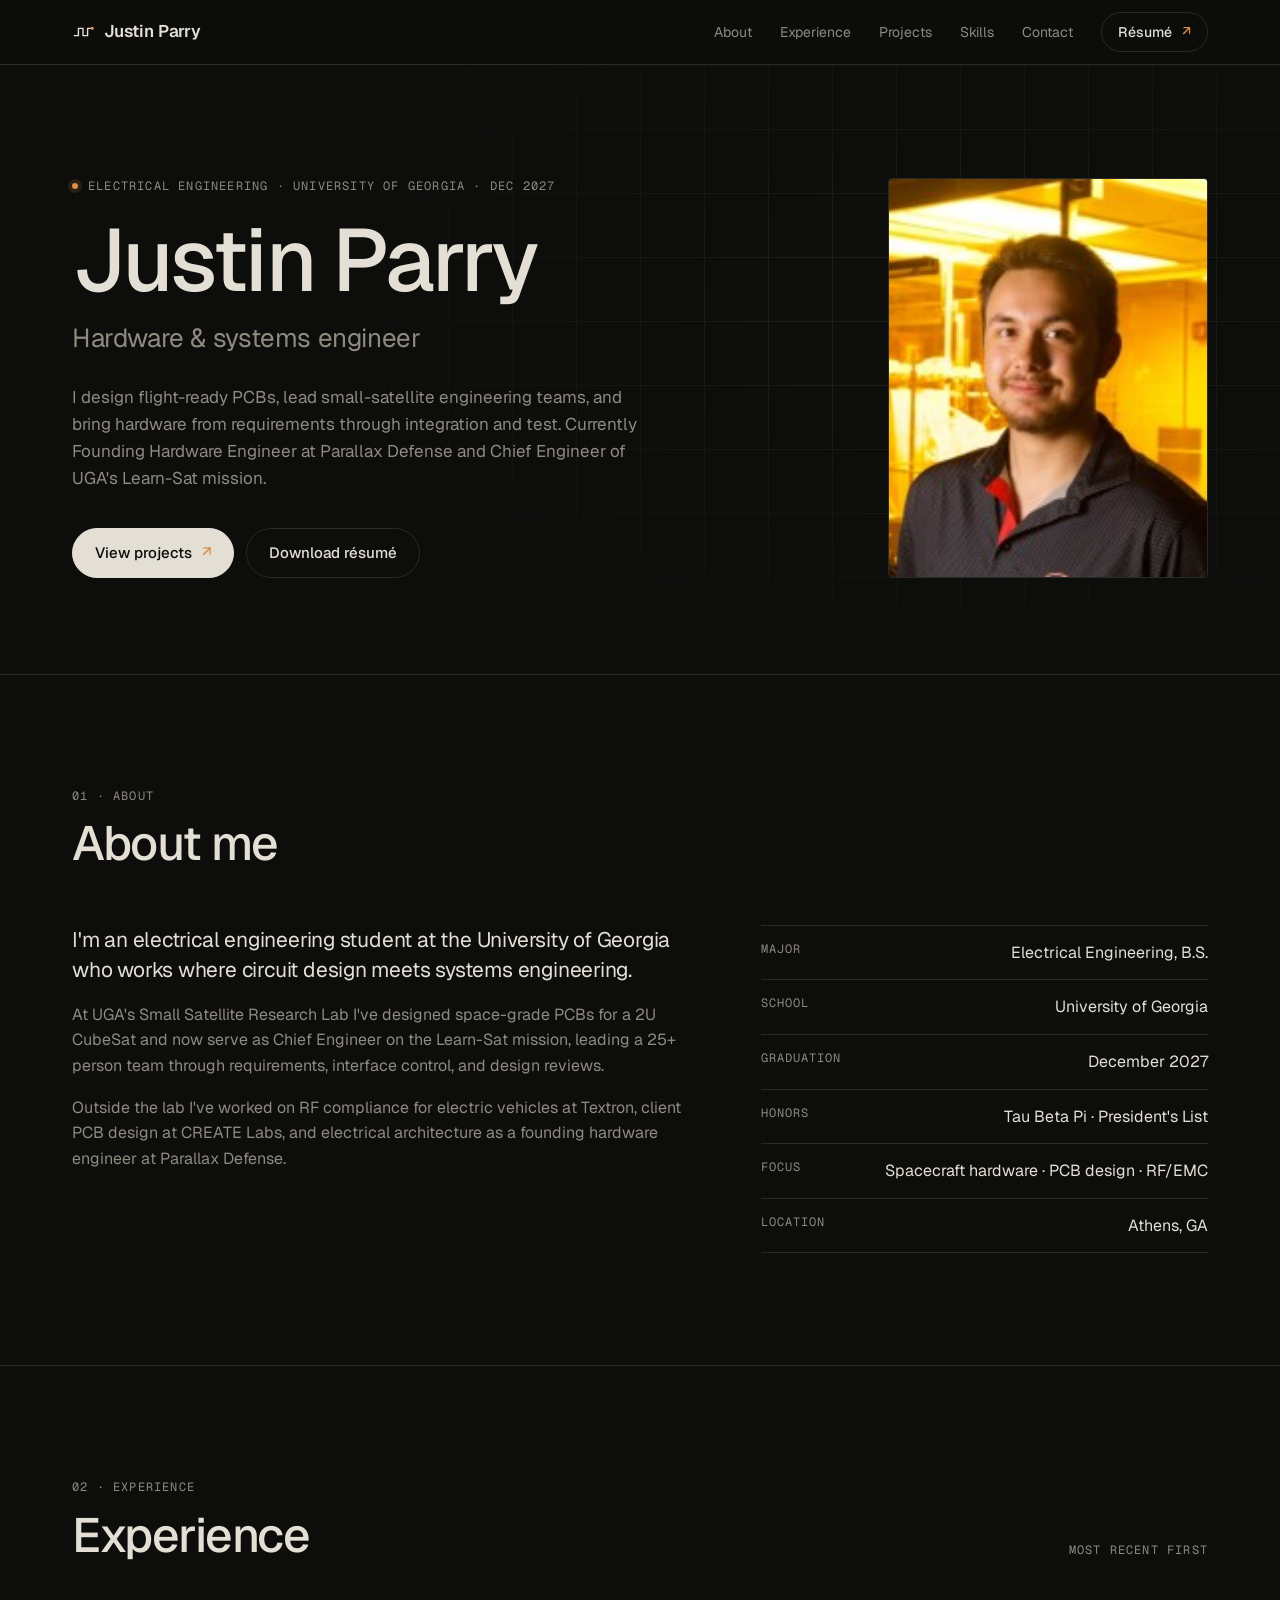
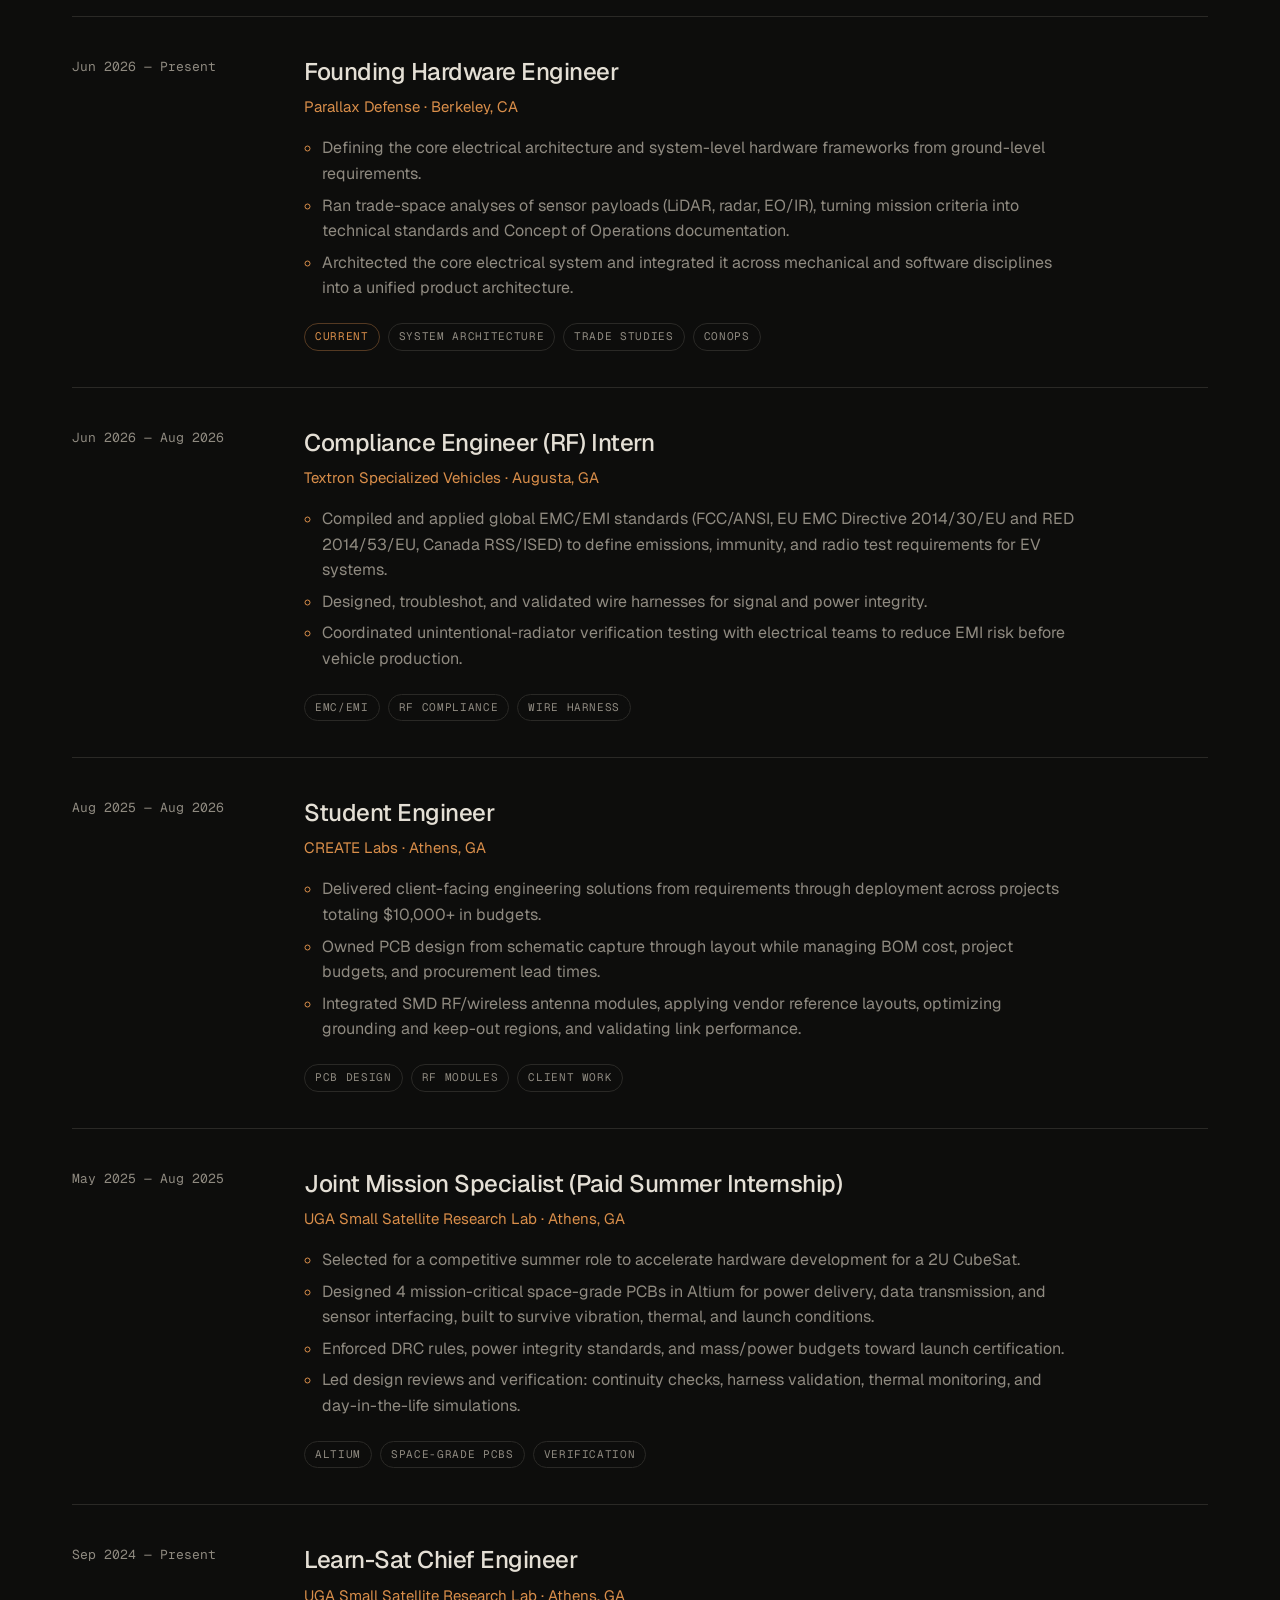
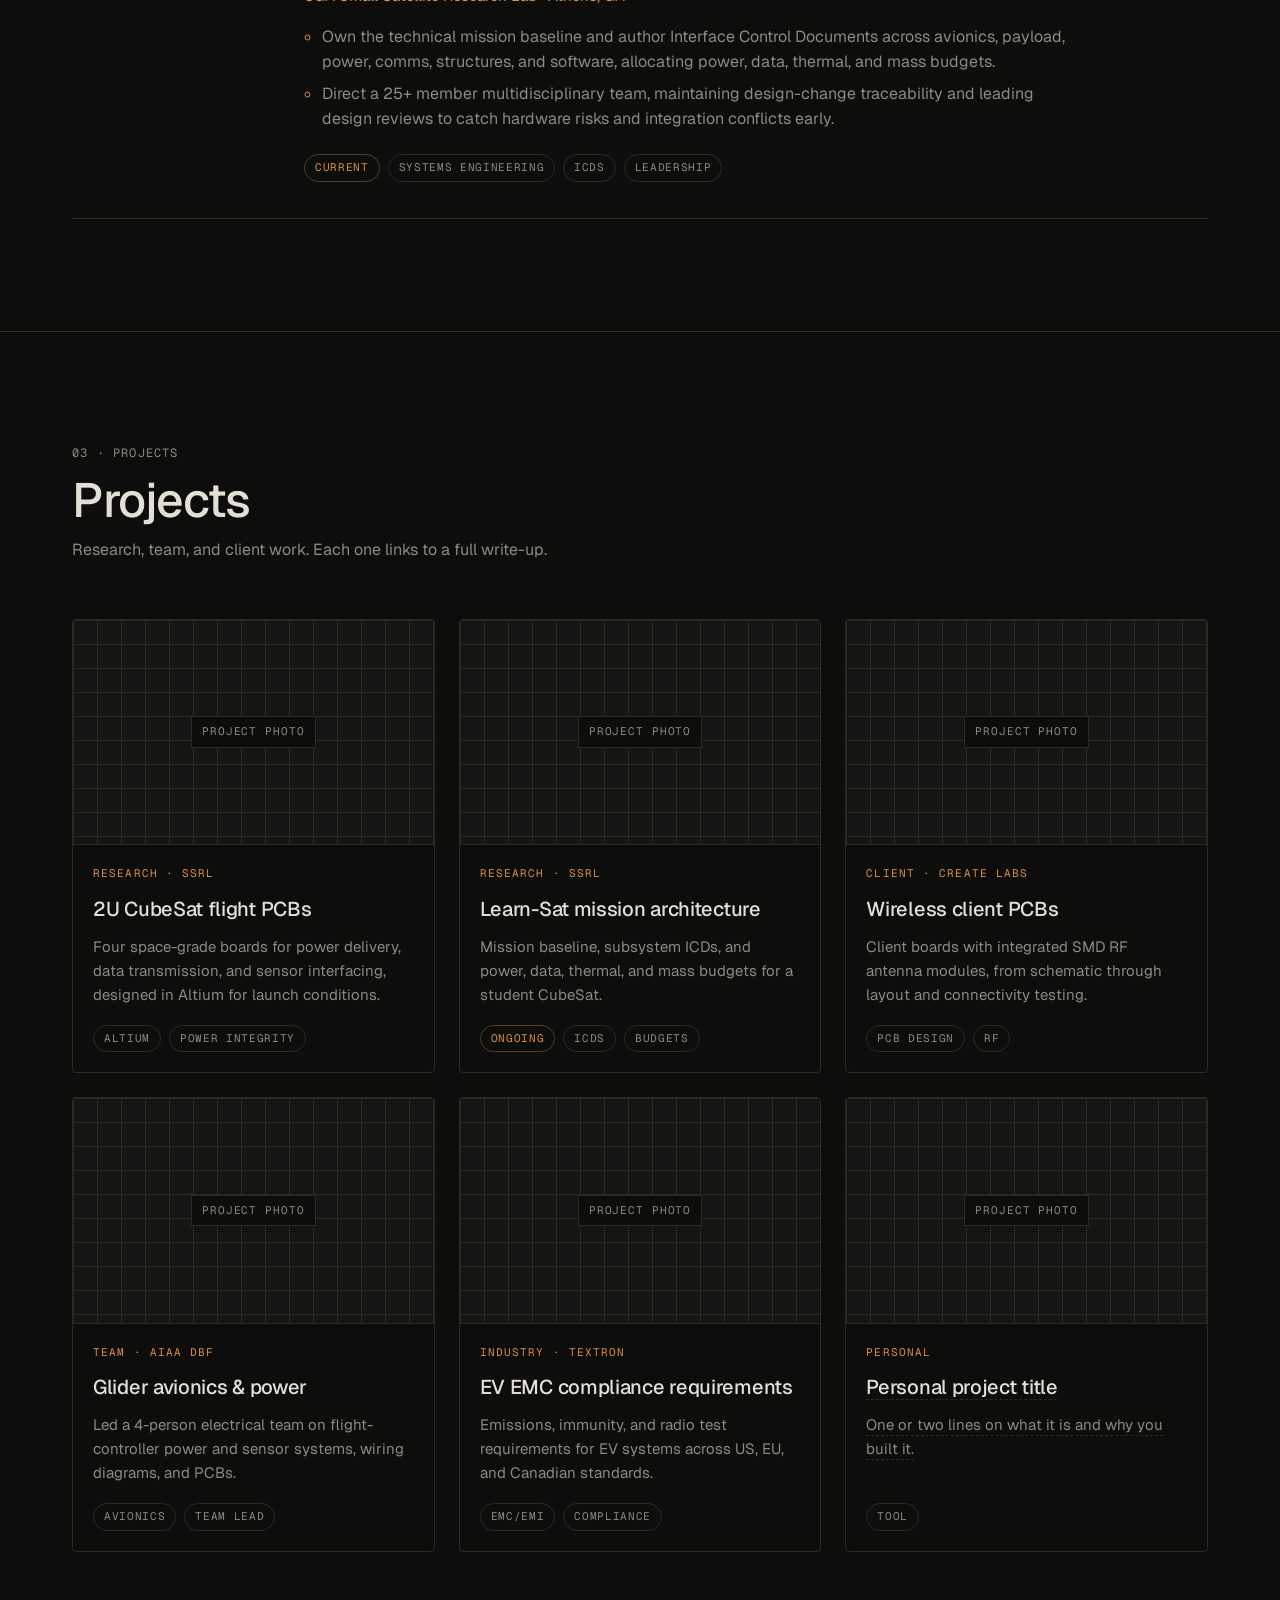
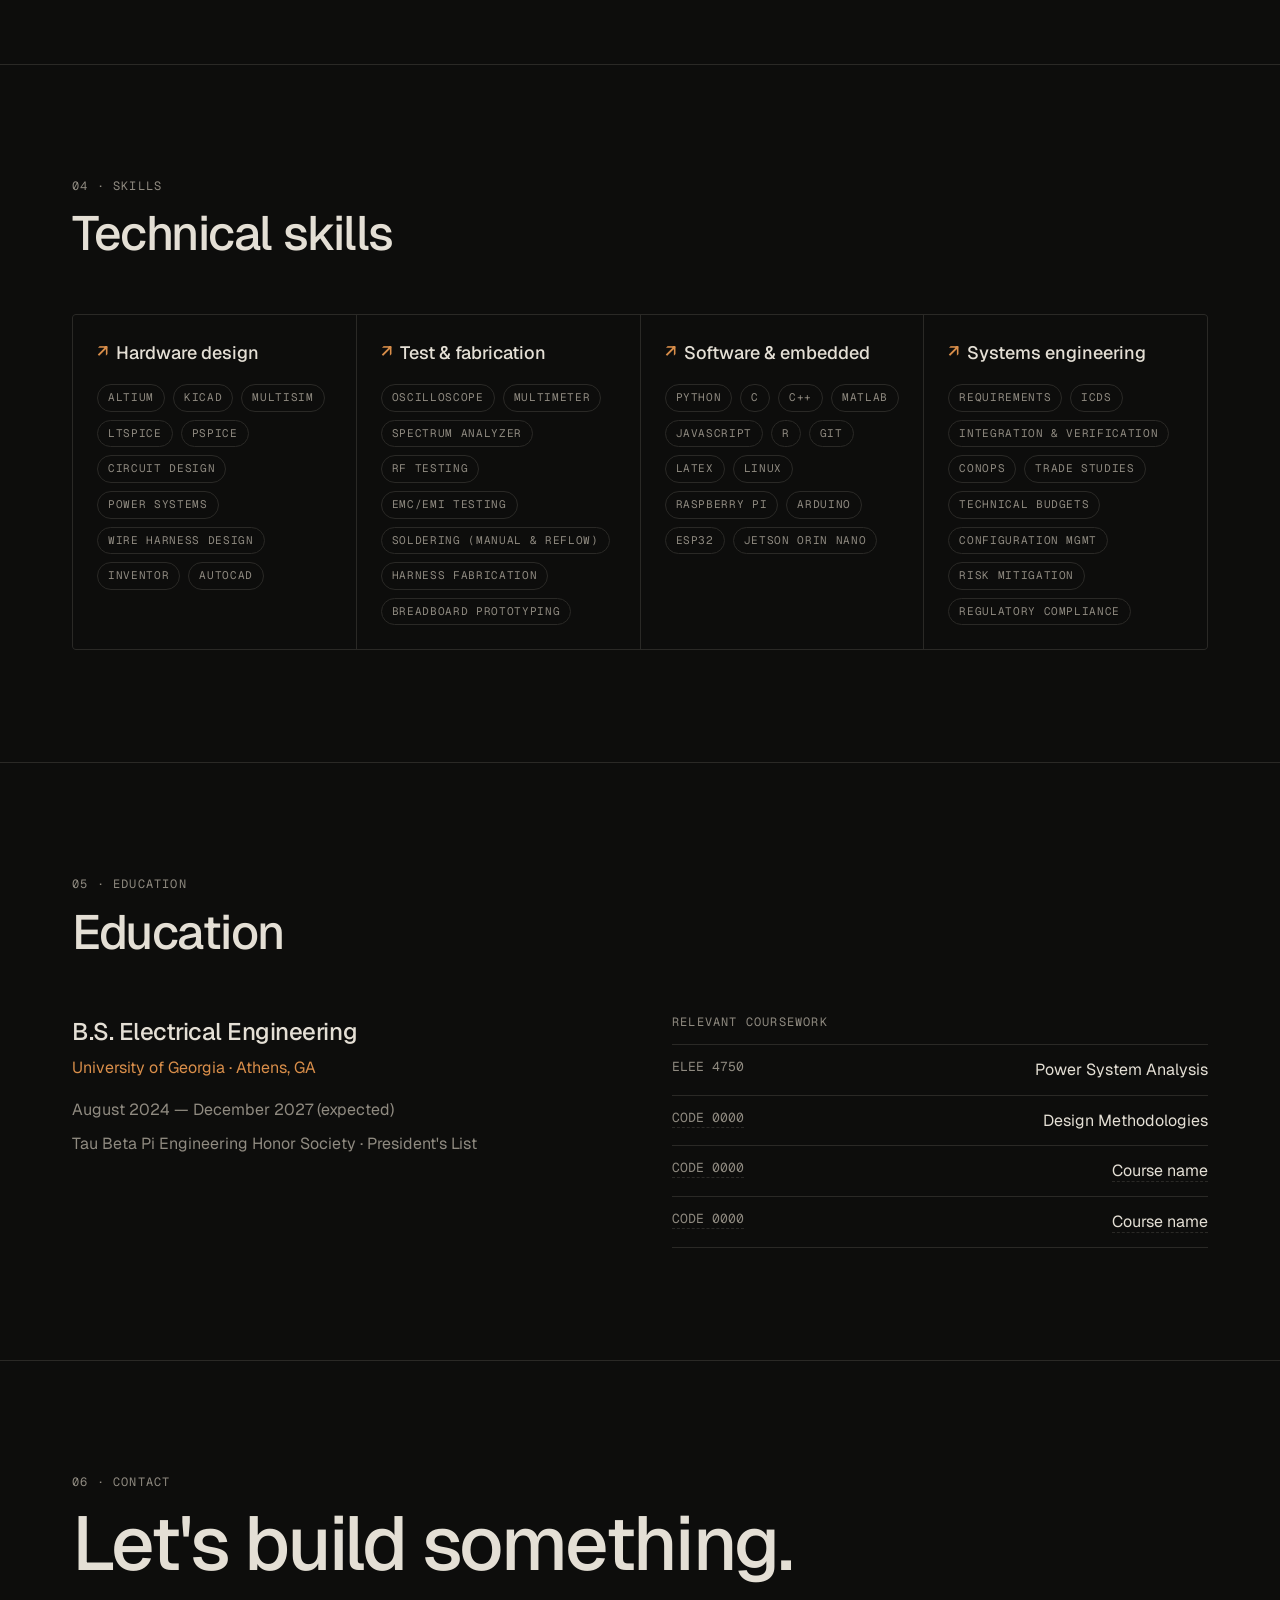
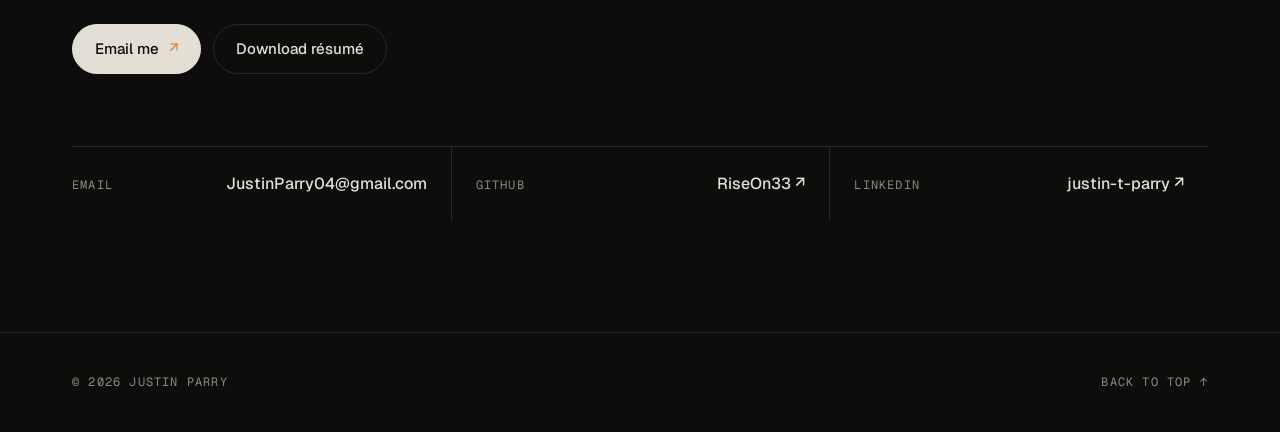
==== commit 61504a3a: "Update index.html" ====
--- a/index.html
+++ b/index.html
@@ -50,7 +50,7 @@
       </div>
     </div>
     <!-- Replace with: <div class="headshot"><img class="media" src="images/headshot.jpg" alt="Photo of Justin Parry"></div> -->
-    <div class="headshot slot"><span>Headshot · 4:5</span></div>
+    <div class="headshot"><img class="media" src="images/headshot.jpg" alt="Photo of Justin Parry"></div>
   </div>
 </header>
 
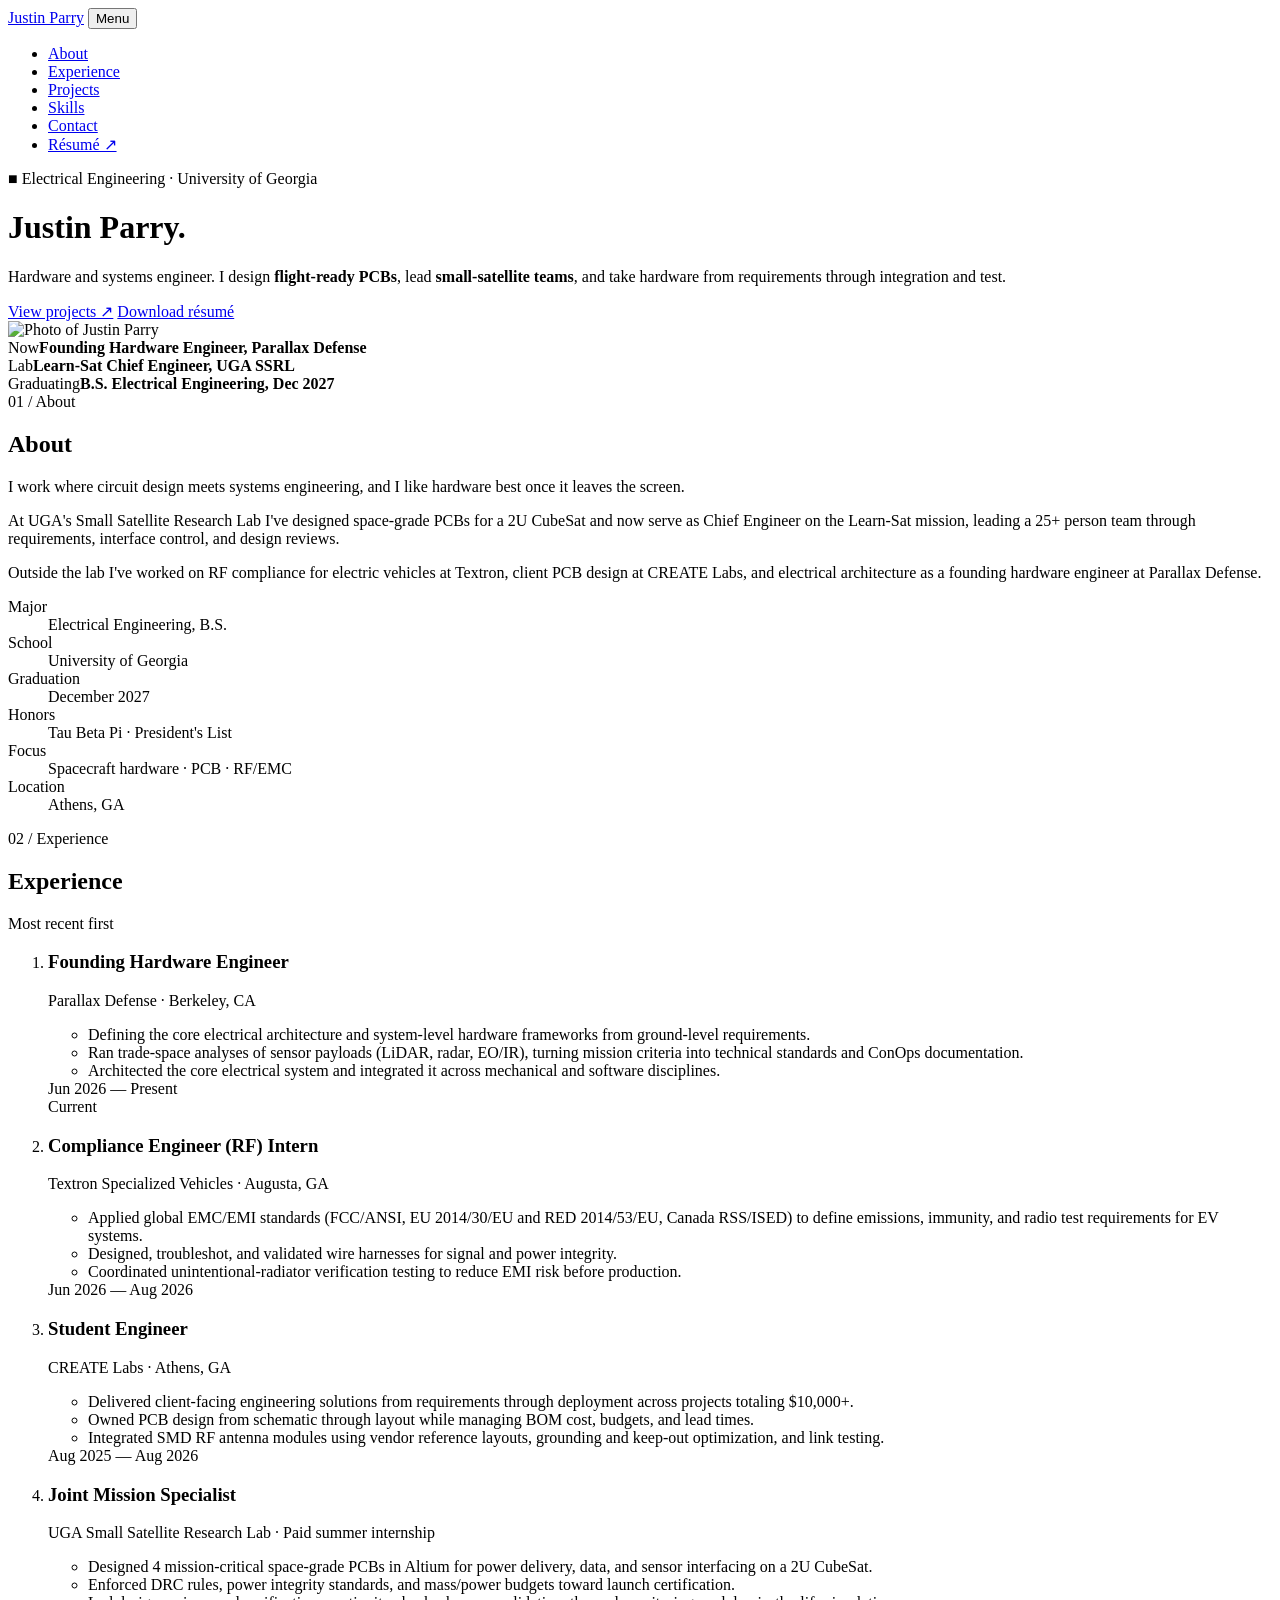
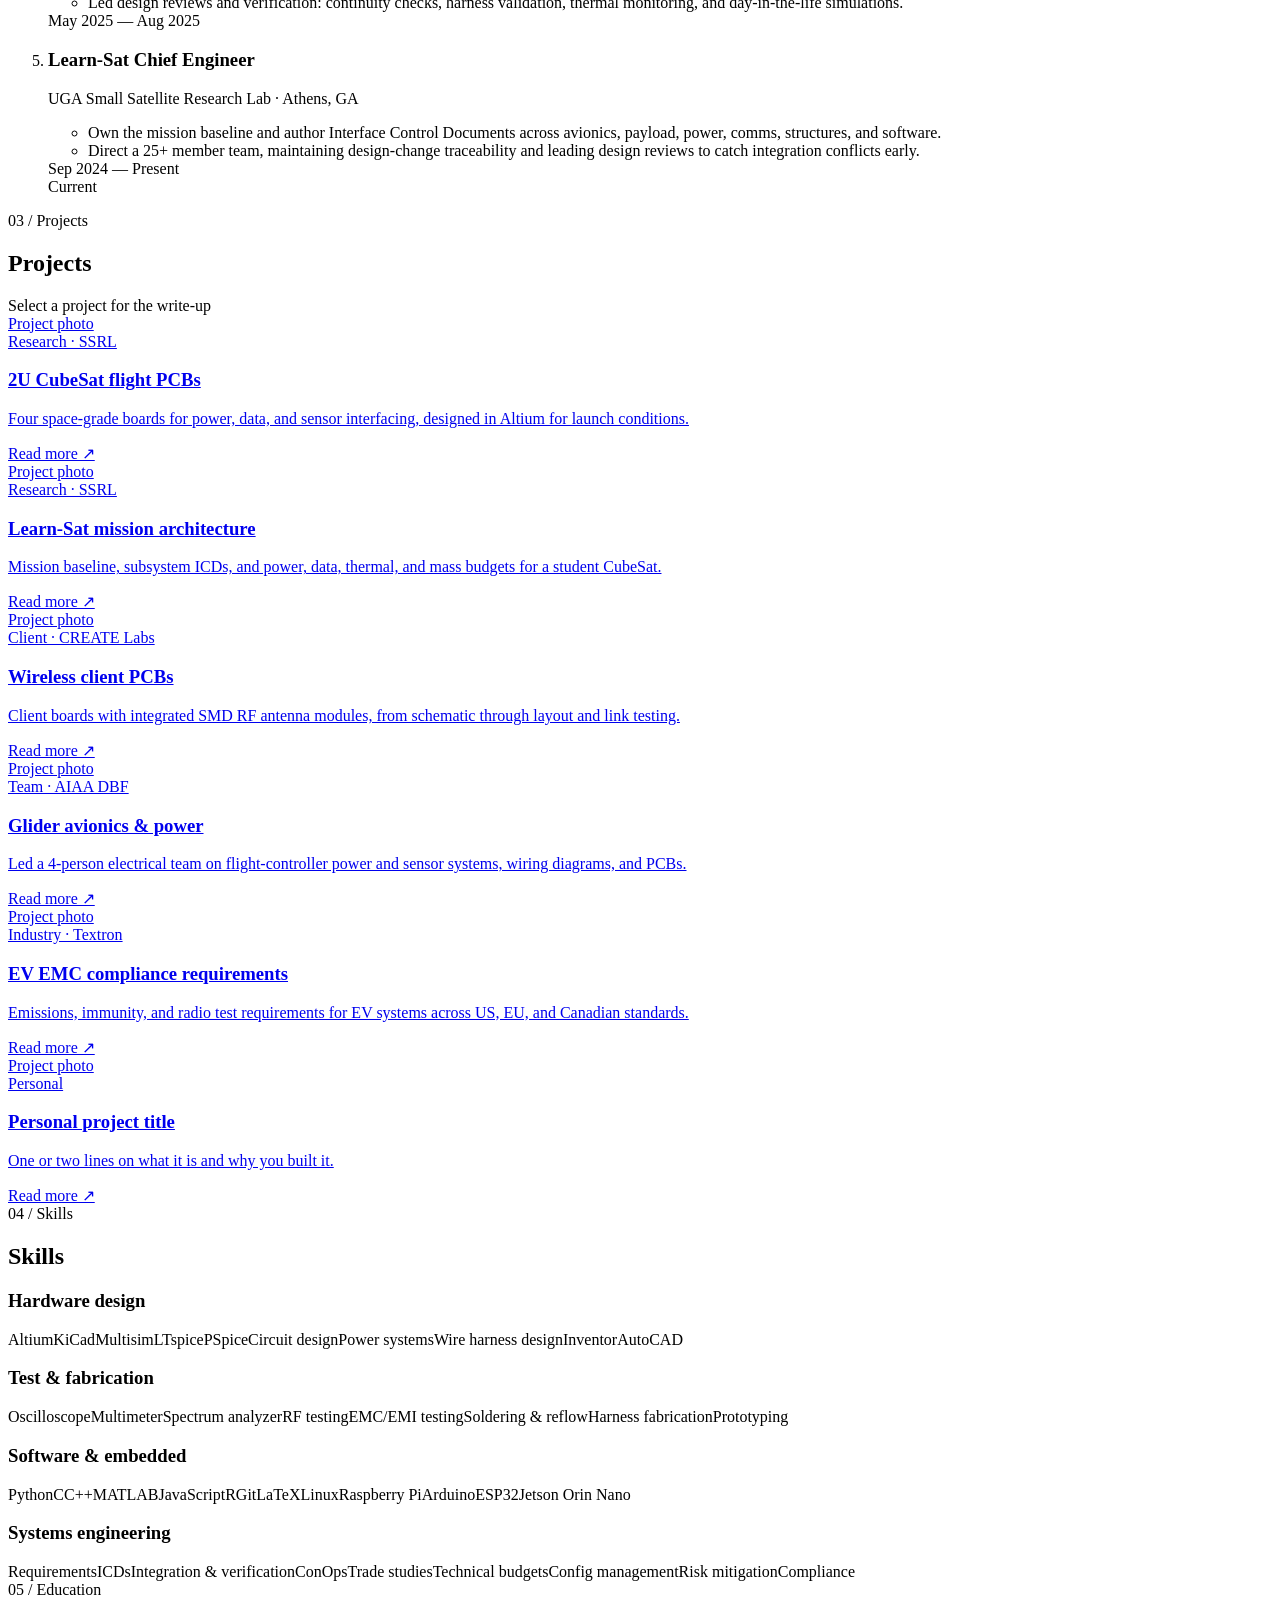
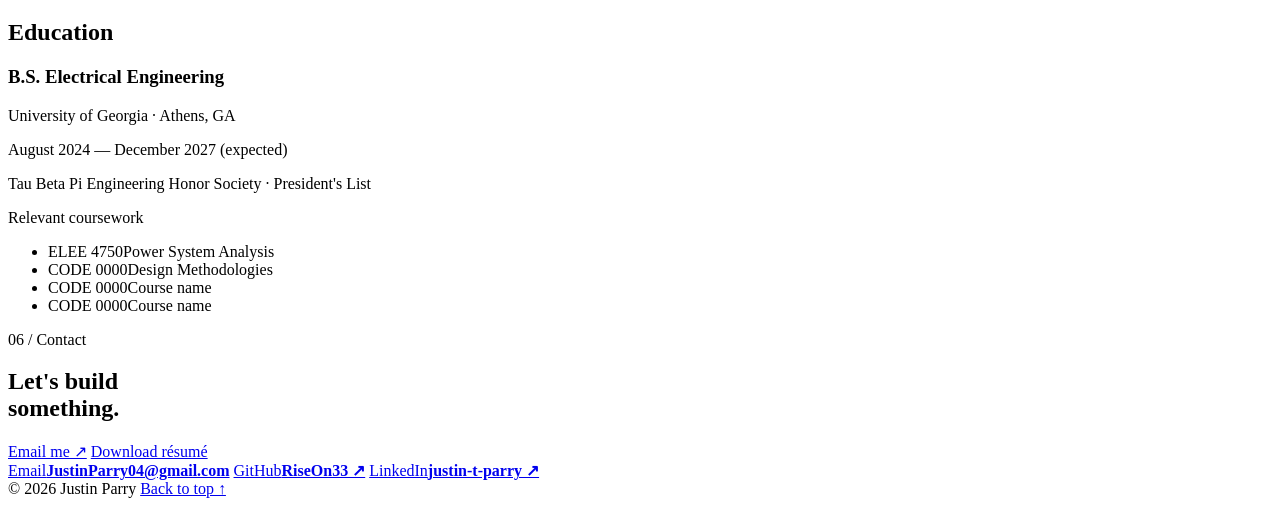
==== commit e739e021: "Add files via upload" ====
--- a/index.html
+++ b/index.html
@@ -5,260 +5,244 @@
 <meta name="viewport" content="width=device-width, initial-scale=1, viewport-fit=cover">
 <title>Justin Parry — Electrical Engineering</title>
 <meta name="description" content="Justin Parry, electrical engineering student at the University of Georgia. Spacecraft hardware, PCB design, RF/EMC, and systems engineering.">
-<meta name="theme-color" content="#0d0d0c">
+<meta name="theme-color" content="#0b0c0d">
+<link rel="icon" href="favicon.svg" type="image/svg+xml">
+<link rel="apple-touch-icon" href="apple-touch-icon.png">
+<meta property="og:type" content="website">
+<meta property="og:title" content="Justin Parry — Electrical Engineering">
+<meta property="og:description" content="Hardware and systems engineer. Flight PCBs, small satellites, and RF/EMC.">
+<meta property="og:url" content="https://riseon33.github.io/">
+<meta property="og:image" content="https://riseon33.github.io/images/og.png">
+<meta name="twitter:card" content="summary_large_image">
 <link rel="preconnect" href="https://fonts.googleapis.com">
 <link rel="preconnect" href="https://fonts.gstatic.com" crossorigin>
-<link rel="stylesheet" href="https://fonts.googleapis.com/css2?family=Geist:wght@400;500;600&family=Geist+Mono:wght@400&display=swap">
+<link rel="stylesheet" href="https://fonts.googleapis.com/css2?family=Geist:wght@400;500;600&family=Geist+Mono&display=swap">
 <link rel="stylesheet" href="css/style.css">
 </head>
 <body>
 
 <!--
   HOW TO EDIT
-  - Text with a dashed underline (class="ph") is still placeholder copy. Replace it and remove class="ph".
+  - Text with a dashed underline (class="ph") is placeholder copy. Replace it and remove class="ph".
+  - Sections alternate class="dark" and class="light". Swap them to change the rhythm.
   - Copy any repeated block (a job, a project card, a course) to add more.
-  - Every project card links to projects/project-template.html. Copy that file per project and update the href.
 -->
 
-<nav class="nav">
+<nav class="nav" id="nav">
   <div class="wrap">
-    <a class="brand" href="#top">
-      <svg viewBox="0 0 24 24" fill="none" aria-hidden="true"><path d="M2 16h5V8h5v8h5V8h5" stroke="currentColor" stroke-width="1.5" stroke-linejoin="round"/><circle cx="22" cy="8" r="1.8" fill="#d98e4a"/></svg>
-      Justin Parry
-    </a>
-    <ul class="nav-links">
-      <li class="hide-sm"><a href="#about">About</a></li>
-      <li class="hide-sm"><a href="#experience">Experience</a></li>
-      <li class="hide-sm"><a href="#projects">Projects</a></li>
-      <li class="hide-sm"><a href="#skills">Skills</a></li>
-      <li class="hide-sm"><a href="#contact">Contact</a></li>
-      <li><a class="btn" href="resume.pdf">Résumé <span class="mark">↗</span></a></li>
+    <a class="brand" href="#top"><i></i>Justin Parry</a>
+    <button class="menu" id="menu" aria-expanded="false" aria-controls="links">Menu <span></span></button>
+    <ul class="links" id="links">
+      <li><a href="#about">About</a></li>
+      <li><a href="#experience">Experience</a></li>
+      <li><a href="#projects">Projects</a></li>
+      <li><a href="#skills">Skills</a></li>
+      <li><a href="#contact">Contact</a></li>
+      <li><a class="btn" href="resume.pdf">Résumé ↗</a></li>
     </ul>
   </div>
 </nav>
 
-<header class="hero" id="top">
-  <div class="wrap hero-grid">
-    <div>
-      <div class="label"><span class="dot"></span>Electrical Engineering · University of Georgia · Dec 2027</div>
-      <h1>Justin Parry</h1>
-      <p class="role">Hardware &amp; systems engineer</p>
-      <p class="bio">I design flight-ready PCBs, lead small-satellite engineering teams, and bring hardware from requirements through integration and test. Currently Founding Hardware Engineer at Parallax Defense and Chief Engineer of UGA's Learn-Sat mission.</p>
-      <div class="btns">
-        <a class="btn btn-solid" href="#projects">View projects <span class="mark">↗</span></a>
-        <a class="btn" href="resume.pdf">Download résumé</a>
-      </div>
-    </div>
-    <!-- Replace with: <div class="headshot"><img class="media" src="images/headshot.jpg" alt="Photo of Justin Parry"></div> -->
-    <div class="headshot"><img class="media" src="images/headshot.jpg" alt="Photo of Justin Parry"></div>
+<header class="hero dark" id="top">
+  <div class="wrap">
+    <div class="hero-grid">
+      <div>
+        <div class="label"><b>■</b> Electrical Engineering · University of Georgia</div>
+        <h1>Justin Parry<span>.</span></h1>
+        <p class="bio">Hardware and systems engineer. I design <strong>flight-ready PCBs</strong>, lead <strong>small-satellite teams</strong>, and take hardware from requirements through integration and test.</p>
+        <div class="btns">
+          <a class="btn btn-amber" href="#projects">View projects ↗</a>
+          <a class="btn" href="resume.pdf">Download résumé</a>
+        </div>
+      </div>
+      <div class="photo"><img src="images/headshot.jpg" alt="Photo of Justin Parry" width="300" height="300"></div>
+    </div>
+    <div class="facts-bar">
+      <div><span class="label">Now</span><strong>Founding Hardware Engineer, Parallax Defense</strong></div>
+      <div><span class="label">Lab</span><strong>Learn-Sat Chief Engineer, UGA SSRL</strong></div>
+      <div><span class="label">Graduating</span><strong>B.S. Electrical Engineering, Dec 2027</strong></div>
+    </div>
   </div>
 </header>
 
 <main>
-  <!-- ABOUT -->
-  <section id="about">
-    <div class="wrap">
-      <div class="section-head">
-        <div><div class="label">01 · About</div><h2>About me</h2></div>
-      </div>
-      <div class="about-grid">
-        <div>
-          <p class="lead">I'm an electrical engineering student at the University of Georgia who works where circuit design meets systems engineering.</p>
+  <section id="about" class="light">
+    <div class="wrap">
+      <div class="head"><div><span class="label">01 / About</span><h2>About</h2></div></div>
+      <div class="about">
+        <div>
+          <p class="lead">I work where circuit design meets systems engineering, and I like hardware best once it leaves the screen.</p>
           <p>At UGA's Small Satellite Research Lab I've designed space-grade PCBs for a 2U CubeSat and now serve as Chief Engineer on the Learn-Sat mission, leading a 25+ person team through requirements, interface control, and design reviews.</p>
           <p>Outside the lab I've worked on RF compliance for electric vehicles at Textron, client PCB design at CREATE Labs, and electrical architecture as a founding hardware engineer at Parallax Defense.</p>
         </div>
-        <dl class="facts">
+        <dl class="kv">
           <div><dt>Major</dt><dd>Electrical Engineering, B.S.</dd></div>
           <div><dt>School</dt><dd>University of Georgia</dd></div>
           <div><dt>Graduation</dt><dd>December 2027</dd></div>
           <div><dt>Honors</dt><dd>Tau Beta Pi · President's List</dd></div>
-          <div><dt>Focus</dt><dd>Spacecraft hardware · PCB design · RF/EMC</dd></div>
+          <div><dt>Focus</dt><dd>Spacecraft hardware · PCB · RF/EMC</dd></div>
           <div><dt>Location</dt><dd>Athens, GA</dd></div>
         </dl>
       </div>
     </div>
   </section>
 
-  <!-- EXPERIENCE (most recent first) -->
-  <section id="experience">
-    <div class="wrap">
-      <div class="section-head">
-        <div><div class="label">02 · Experience</div><h2>Experience</h2></div>
-        <span class="label">Most recent first</span>
-      </div>
-      <ol class="jobs">
-        <li class="job">
-          <span class="when">Jun 2026 — Present</span>
+  <section id="experience" class="dark">
+    <div class="wrap">
+      <div class="head"><div><span class="label">02 / Experience</span><h2>Experience</h2></div><span class="label">Most recent first</span></div>
+      <ol class="rows">
+        <li class="row">
           <div>
             <h3>Founding Hardware Engineer</h3>
             <p class="org">Parallax Defense · Berkeley, CA</p>
             <ul>
               <li>Defining the core electrical architecture and system-level hardware frameworks from ground-level requirements.</li>
-              <li>Ran trade-space analyses of sensor payloads (LiDAR, radar, EO/IR), turning mission criteria into technical standards and Concept of Operations documentation.</li>
-              <li>Architected the core electrical system and integrated it across mechanical and software disciplines into a unified product architecture.</li>
-            </ul>
-            <div class="tags"><span class="tag live">Current</span><span class="tag">System architecture</span><span class="tag">Trade studies</span><span class="tag">ConOps</span></div>
-          </div>
-        </li>
-        <li class="job">
-          <span class="when">Jun 2026 — Aug 2026</span>
+              <li>Ran trade-space analyses of sensor payloads (LiDAR, radar, EO/IR), turning mission criteria into technical standards and ConOps documentation.</li>
+              <li>Architected the core electrical system and integrated it across mechanical and software disciplines.</li>
+            </ul>
+          </div>
+          <span class="when">Jun 2026 — Present<br><span class="now">Current</span></span>
+        </li>
+        <li class="row">
           <div>
             <h3>Compliance Engineer (RF) Intern</h3>
             <p class="org">Textron Specialized Vehicles · Augusta, GA</p>
             <ul>
-              <li>Compiled and applied global EMC/EMI standards (FCC/ANSI, EU EMC Directive 2014/30/EU and RED 2014/53/EU, Canada RSS/ISED) to define emissions, immunity, and radio test requirements for EV systems.</li>
+              <li>Applied global EMC/EMI standards (FCC/ANSI, EU 2014/30/EU and RED 2014/53/EU, Canada RSS/ISED) to define emissions, immunity, and radio test requirements for EV systems.</li>
               <li>Designed, troubleshot, and validated wire harnesses for signal and power integrity.</li>
-              <li>Coordinated unintentional-radiator verification testing with electrical teams to reduce EMI risk before vehicle production.</li>
-            </ul>
-            <div class="tags"><span class="tag">EMC/EMI</span><span class="tag">RF compliance</span><span class="tag">Wire harness</span></div>
-          </div>
-        </li>
-        <li class="job">
-          <span class="when">Aug 2025 — Aug 2026</span>
+              <li>Coordinated unintentional-radiator verification testing to reduce EMI risk before production.</li>
+            </ul>
+          </div>
+          <span class="when">Jun 2026 — Aug 2026</span>
+        </li>
+        <li class="row">
           <div>
             <h3>Student Engineer</h3>
             <p class="org">CREATE Labs · Athens, GA</p>
             <ul>
-              <li>Delivered client-facing engineering solutions from requirements through deployment across projects totaling $10,000+ in budgets.</li>
-              <li>Owned PCB design from schematic capture through layout while managing BOM cost, project budgets, and procurement lead times.</li>
-              <li>Integrated SMD RF/wireless antenna modules, applying vendor reference layouts, optimizing grounding and keep-out regions, and validating link performance.</li>
-            </ul>
-            <div class="tags"><span class="tag">PCB design</span><span class="tag">RF modules</span><span class="tag">Client work</span></div>
-          </div>
-        </li>
-        <li class="job">
-          <span class="when">May 2025 — Aug 2025</span>
-          <div>
-            <h3>Joint Mission Specialist (Paid Summer Internship)</h3>
-            <p class="org">UGA Small Satellite Research Lab · Athens, GA</p>
-            <ul>
-              <li>Selected for a competitive summer role to accelerate hardware development for a 2U CubeSat.</li>
-              <li>Designed 4 mission-critical space-grade PCBs in Altium for power delivery, data transmission, and sensor interfacing, built to survive vibration, thermal, and launch conditions.</li>
+              <li>Delivered client-facing engineering solutions from requirements through deployment across projects totaling $10,000+.</li>
+              <li>Owned PCB design from schematic through layout while managing BOM cost, budgets, and lead times.</li>
+              <li>Integrated SMD RF antenna modules using vendor reference layouts, grounding and keep-out optimization, and link testing.</li>
+            </ul>
+          </div>
+          <span class="when">Aug 2025 — Aug 2026</span>
+        </li>
+        <li class="row">
+          <div>
+            <h3>Joint Mission Specialist</h3>
+            <p class="org">UGA Small Satellite Research Lab · Paid summer internship</p>
+            <ul>
+              <li>Designed 4 mission-critical space-grade PCBs in Altium for power delivery, data, and sensor interfacing on a 2U CubeSat.</li>
               <li>Enforced DRC rules, power integrity standards, and mass/power budgets toward launch certification.</li>
               <li>Led design reviews and verification: continuity checks, harness validation, thermal monitoring, and day-in-the-life simulations.</li>
             </ul>
-            <div class="tags"><span class="tag">Altium</span><span class="tag">Space-grade PCBs</span><span class="tag">Verification</span></div>
-          </div>
-        </li>
-        <li class="job">
-          <span class="when">Sep 2024 — Present</span>
+          </div>
+          <span class="when">May 2025 — Aug 2025</span>
+        </li>
+        <li class="row">
           <div>
             <h3>Learn-Sat Chief Engineer</h3>
             <p class="org">UGA Small Satellite Research Lab · Athens, GA</p>
             <ul>
-              <li>Own the technical mission baseline and author Interface Control Documents across avionics, payload, power, comms, structures, and software, allocating power, data, thermal, and mass budgets.</li>
-              <li>Direct a 25+ member multidisciplinary team, maintaining design-change traceability and leading design reviews to catch hardware risks and integration conflicts early.</li>
-            </ul>
-            <div class="tags"><span class="tag live">Current</span><span class="tag">Systems engineering</span><span class="tag">ICDs</span><span class="tag">Leadership</span></div>
-          </div>
+              <li>Own the mission baseline and author Interface Control Documents across avionics, payload, power, comms, structures, and software.</li>
+              <li>Direct a 25+ member team, maintaining design-change traceability and leading design reviews to catch integration conflicts early.</li>
+            </ul>
+          </div>
+          <span class="when">Sep 2024 — Present<br><span class="now">Current</span></span>
         </li>
       </ol>
     </div>
   </section>
 
-  <!-- PROJECTS -->
-  <section id="projects">
-    <div class="wrap">
-      <div class="section-head">
-        <div>
-          <div class="label">03 · Projects</div>
-          <h2>Projects</h2>
-          <p class="section-sub">Research, team, and client work. Each one links to a full write-up.</p>
-        </div>
-      </div>
+  <section id="projects" class="light">
+    <div class="wrap">
+      <div class="head"><div><span class="label">03 / Projects</span><h2>Projects</h2></div><span class="label">Select a project for the write-up</span></div>
       <div class="cards">
-        <!-- COPY one <a class="pcard"> per project. Swap the slot for: <img class="media" src="images/x.jpg" alt="..."> -->
-        <a class="pcard" href="projects/project-template.html">
-          <div class="slot"><span>Project photo</span></div>
-          <div class="pcard-body">
+        <a class="card" href="projects/project-template.html">
+          <div class="slot"><span>Project photo</span></div>
+          <div class="card-body">
             <span class="kind">Research · SSRL</span>
             <h3>2U CubeSat flight PCBs</h3>
-            <p>Four space-grade boards for power delivery, data transmission, and sensor interfacing, designed in Altium for launch conditions.</p>
-            <div class="tags"><span class="tag">Altium</span><span class="tag">Power integrity</span></div>
-          </div>
-        </a>
-        <a class="pcard" href="projects/project-template.html">
-          <div class="slot"><span>Project photo</span></div>
-          <div class="pcard-body">
+            <p>Four space-grade boards for power, data, and sensor interfacing, designed in Altium for launch conditions.</p>
+            <span class="more">Read more ↗</span>
+          </div>
+        </a>
+        <a class="card" href="projects/project-template.html">
+          <div class="slot"><span>Project photo</span></div>
+          <div class="card-body">
             <span class="kind">Research · SSRL</span>
             <h3>Learn-Sat mission architecture</h3>
             <p>Mission baseline, subsystem ICDs, and power, data, thermal, and mass budgets for a student CubeSat.</p>
-            <div class="tags"><span class="tag live">Ongoing</span><span class="tag">ICDs</span><span class="tag">Budgets</span></div>
-          </div>
-        </a>
-        <a class="pcard" href="projects/project-template.html">
-          <div class="slot"><span>Project photo</span></div>
-          <div class="pcard-body">
-            <span class="kind">Client · CREATE Labs</span>
+            <span class="more">Read more ↗</span>
+          </div>
+        </a>
+        <a class="card" href="projects/project-template.html">
+          <div class="slot"><span>Project photo</span></div>
+          <div class="card-body">
+            <span class="kind amber">Client · CREATE Labs</span>
             <h3>Wireless client PCBs</h3>
-            <p>Client boards with integrated SMD RF antenna modules, from schematic through layout and connectivity testing.</p>
-            <div class="tags"><span class="tag">PCB design</span><span class="tag">RF</span></div>
-          </div>
-        </a>
-        <a class="pcard" href="projects/project-template.html">
-          <div class="slot"><span>Project photo</span></div>
-          <div class="pcard-body">
-            <span class="kind">Team · AIAA DBF</span>
+            <p>Client boards with integrated SMD RF antenna modules, from schematic through layout and link testing.</p>
+            <span class="more">Read more ↗</span>
+          </div>
+        </a>
+        <a class="card" href="projects/project-template.html">
+          <div class="slot"><span>Project photo</span></div>
+          <div class="card-body">
+            <span class="kind amber">Team · AIAA DBF</span>
             <h3>Glider avionics &amp; power</h3>
             <p>Led a 4-person electrical team on flight-controller power and sensor systems, wiring diagrams, and PCBs.</p>
-            <div class="tags"><span class="tag">Avionics</span><span class="tag">Team lead</span></div>
-          </div>
-        </a>
-        <a class="pcard" href="projects/project-template.html">
-          <div class="slot"><span>Project photo</span></div>
-          <div class="pcard-body">
+            <span class="more">Read more ↗</span>
+          </div>
+        </a>
+        <a class="card" href="projects/project-template.html">
+          <div class="slot"><span>Project photo</span></div>
+          <div class="card-body">
             <span class="kind">Industry · Textron</span>
             <h3>EV EMC compliance requirements</h3>
             <p>Emissions, immunity, and radio test requirements for EV systems across US, EU, and Canadian standards.</p>
-            <div class="tags"><span class="tag">EMC/EMI</span><span class="tag">Compliance</span></div>
-          </div>
-        </a>
-        <a class="pcard" href="projects/project-template.html">
-          <div class="slot"><span>Project photo</span></div>
-          <div class="pcard-body">
-            <span class="kind">Personal</span>
+            <span class="more">Read more ↗</span>
+          </div>
+        </a>
+        <a class="card" href="projects/project-template.html">
+          <div class="slot"><span>Project photo</span></div>
+          <div class="card-body">
+            <span class="kind amber">Personal</span>
             <h3 class="ph">Personal project title</h3>
             <p class="ph">One or two lines on what it is and why you built it.</p>
-            <div class="tags"><span class="tag">Tool</span></div>
-          </div>
-        </a>
-      </div>
-    </div>
-  </section>
-
-  <!-- SKILLS -->
-  <section id="skills">
-    <div class="wrap">
-      <div class="section-head">
-        <div><div class="label">04 · Skills</div><h2>Technical skills</h2></div>
-      </div>
-      <div class="skill-groups">
-        <div class="skill-group">
-          <h3><span class="mark">↗</span>Hardware design</h3>
+            <span class="more">Read more ↗</span>
+          </div>
+        </a>
+      </div>
+    </div>
+  </section>
+
+  <section id="skills" class="dark">
+    <div class="wrap">
+      <div class="head"><div><span class="label">04 / Skills</span><h2>Skills</h2></div></div>
+      <div class="skills">
+        <div>
+          <h3>Hardware design</h3>
           <div class="tags"><span class="tag">Altium</span><span class="tag">KiCad</span><span class="tag">Multisim</span><span class="tag">LTspice</span><span class="tag">PSpice</span><span class="tag">Circuit design</span><span class="tag">Power systems</span><span class="tag">Wire harness design</span><span class="tag">Inventor</span><span class="tag">AutoCAD</span></div>
         </div>
-        <div class="skill-group">
-          <h3><span class="mark">↗</span>Test &amp; fabrication</h3>
-          <div class="tags"><span class="tag">Oscilloscope</span><span class="tag">Multimeter</span><span class="tag">Spectrum analyzer</span><span class="tag">RF testing</span><span class="tag">EMC/EMI testing</span><span class="tag">Soldering (manual &amp; reflow)</span><span class="tag">Harness fabrication</span><span class="tag">Breadboard prototyping</span></div>
-        </div>
-        <div class="skill-group">
-          <h3><span class="mark">↗</span>Software &amp; embedded</h3>
+        <div>
+          <h3>Test &amp; fabrication</h3>
+          <div class="tags"><span class="tag">Oscilloscope</span><span class="tag">Multimeter</span><span class="tag">Spectrum analyzer</span><span class="tag">RF testing</span><span class="tag">EMC/EMI testing</span><span class="tag">Soldering &amp; reflow</span><span class="tag">Harness fabrication</span><span class="tag">Prototyping</span></div>
+        </div>
+        <div>
+          <h3>Software &amp; embedded</h3>
           <div class="tags"><span class="tag">Python</span><span class="tag">C</span><span class="tag">C++</span><span class="tag">MATLAB</span><span class="tag">JavaScript</span><span class="tag">R</span><span class="tag">Git</span><span class="tag">LaTeX</span><span class="tag">Linux</span><span class="tag">Raspberry Pi</span><span class="tag">Arduino</span><span class="tag">ESP32</span><span class="tag">Jetson Orin Nano</span></div>
         </div>
-        <div class="skill-group">
-          <h3><span class="mark">↗</span>Systems engineering</h3>
-          <div class="tags"><span class="tag">Requirements</span><span class="tag">ICDs</span><span class="tag">Integration &amp; verification</span><span class="tag">ConOps</span><span class="tag">Trade studies</span><span class="tag">Technical budgets</span><span class="tag">Configuration mgmt</span><span class="tag">Risk mitigation</span><span class="tag">Regulatory compliance</span></div>
-        </div>
-      </div>
-    </div>
-  </section>
-
-  <!-- EDUCATION -->
-  <section id="education">
-    <div class="wrap">
-      <div class="section-head">
-        <div><div class="label">05 · Education</div><h2>Education</h2></div>
-      </div>
+        <div>
+          <h3>Systems engineering</h3>
+          <div class="tags"><span class="tag">Requirements</span><span class="tag">ICDs</span><span class="tag">Integration &amp; verification</span><span class="tag">ConOps</span><span class="tag">Trade studies</span><span class="tag">Technical budgets</span><span class="tag">Config management</span><span class="tag">Risk mitigation</span><span class="tag">Compliance</span></div>
+        </div>
+      </div>
+    </div>
+  </section>
+
+  <section id="education" class="light">
+    <div class="wrap">
+      <div class="head"><div><span class="label">05 / Education</span><h2>Education</h2></div></div>
       <div class="edu">
         <div>
           <h3>B.S. Electrical Engineering</h3>
@@ -267,8 +251,8 @@
           <p>Tau Beta Pi Engineering Honor Society · President's List</p>
         </div>
         <div>
-          <h4>Relevant coursework</h4>
-          <ul class="courses">
+          <span class="label">Relevant coursework</span>
+          <ul class="list">
             <li><span>ELEE 4750</span><span>Power System Analysis</span></li>
             <li><span class="ph">CODE 0000</span><span>Design Methodologies</span></li>
             <li><span class="ph">CODE 0000</span><span class="ph">Course name</span></li>
@@ -279,16 +263,15 @@
     </div>
   </section>
 
-  <!-- CONTACT -->
-  <section id="contact" class="contact">
-    <div class="wrap">
-      <div class="label">06 · Contact</div>
-      <h2>Let's build something.</h2>
+  <section id="contact" class="contact dark">
+    <div class="wrap">
+      <span class="label">06 / Contact</span>
+      <h2>Let's build<br>something<span>.</span></h2>
       <div class="btns">
-        <a class="btn btn-solid" href="mailto:JustinParry04@gmail.com">Email me <span class="mark">↗</span></a>
+        <a class="btn btn-amber" href="mailto:JustinParry04@gmail.com">Email me ↗</a>
         <a class="btn" href="resume.pdf">Download résumé</a>
       </div>
-      <div class="links">
+      <div class="reach">
         <a href="mailto:JustinParry04@gmail.com"><span class="label">Email</span><strong>JustinParry04@gmail.com</strong></a>
         <a href="https://github.com/RiseOn33"><span class="label">GitHub</span><strong>RiseOn33 ↗</strong></a>
         <a href="https://www.linkedin.com/in/justin-t-parry"><span class="label">LinkedIn</span><strong>justin-t-parry ↗</strong></a>
@@ -297,12 +280,17 @@
   </section>
 </main>
 
-<footer>
+<footer class="dark">
   <div class="wrap label">
     <span>© 2026 Justin Parry</span>
     <a href="#top">Back to top ↑</a>
   </div>
 </footer>
 
+<script>
+  var nav = document.getElementById("nav"), btn = document.getElementById("menu");
+  btn.onclick = function () { btn.setAttribute("aria-expanded", nav.classList.toggle("open")); };
+  document.getElementById("links").onclick = function (e) { if (e.target.closest("a")) { nav.classList.remove("open"); btn.setAttribute("aria-expanded", "false"); } };
+</script>
 </body>
 </html>
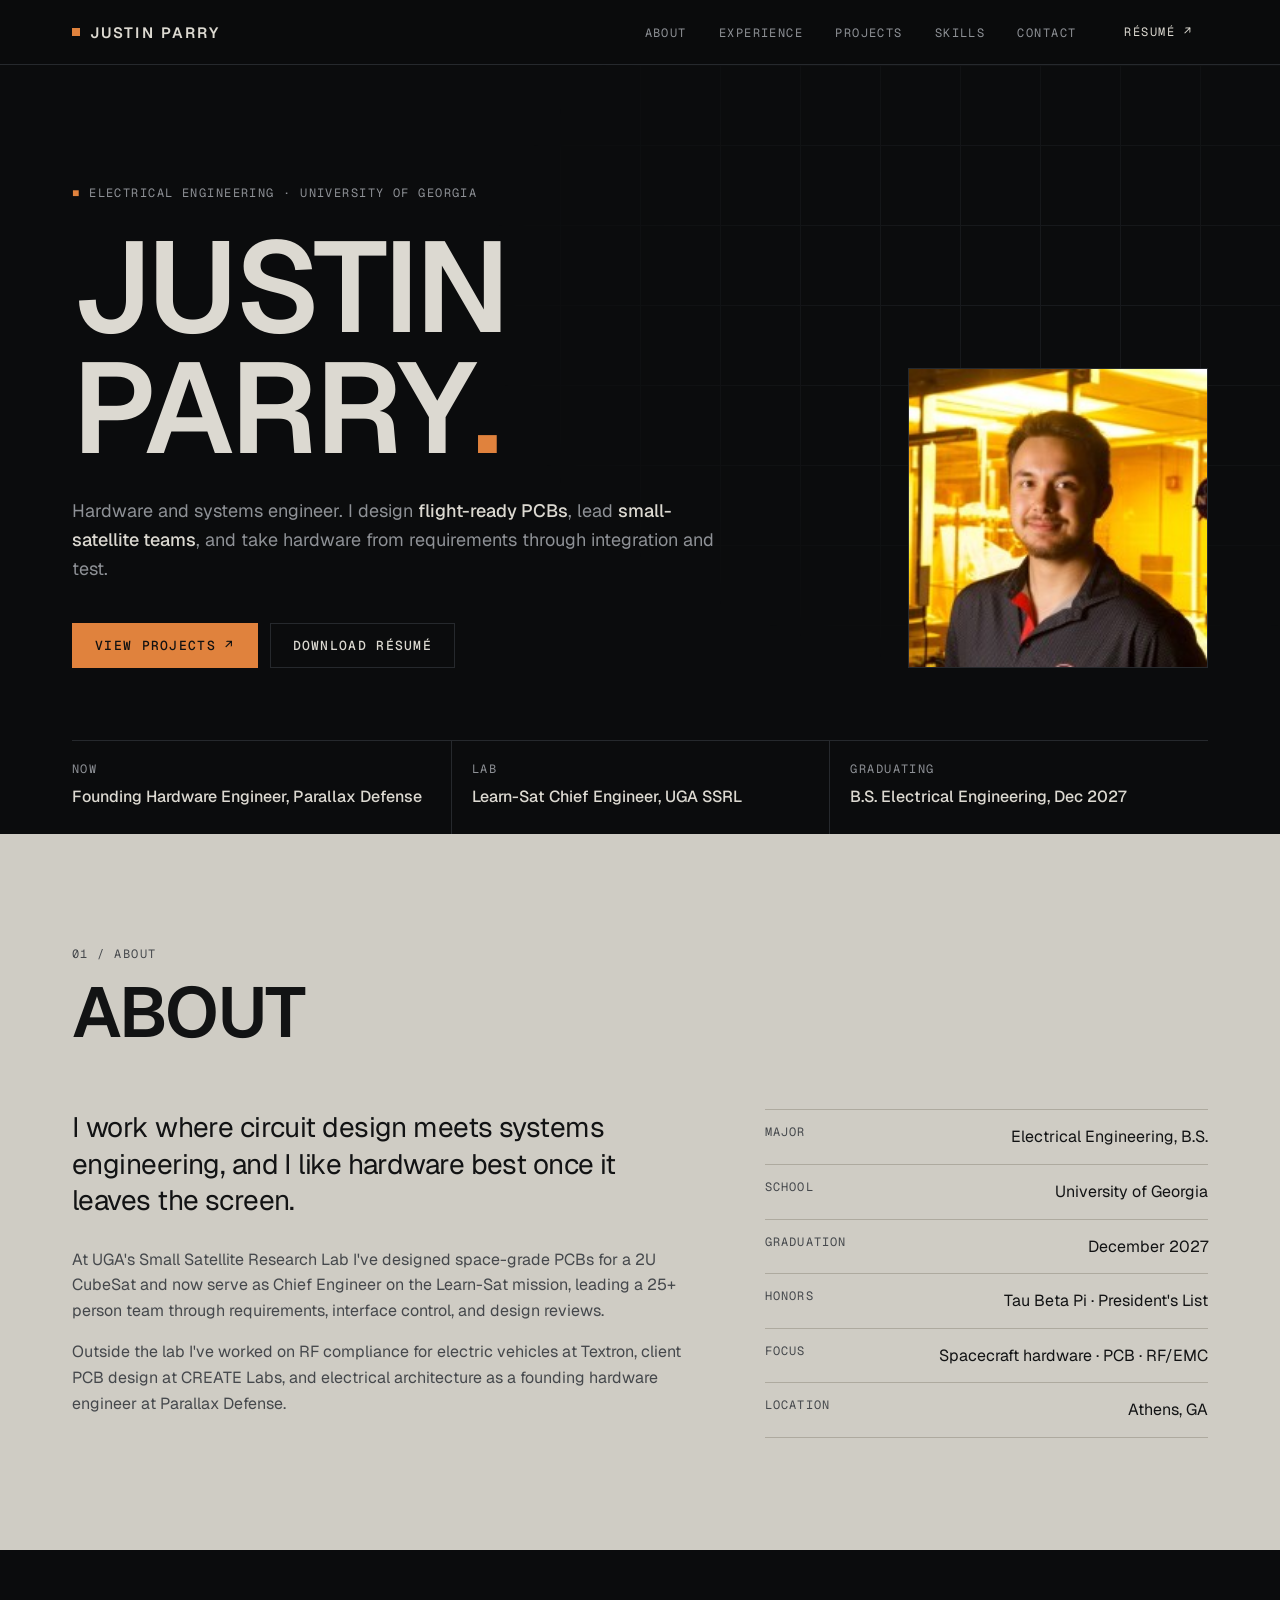
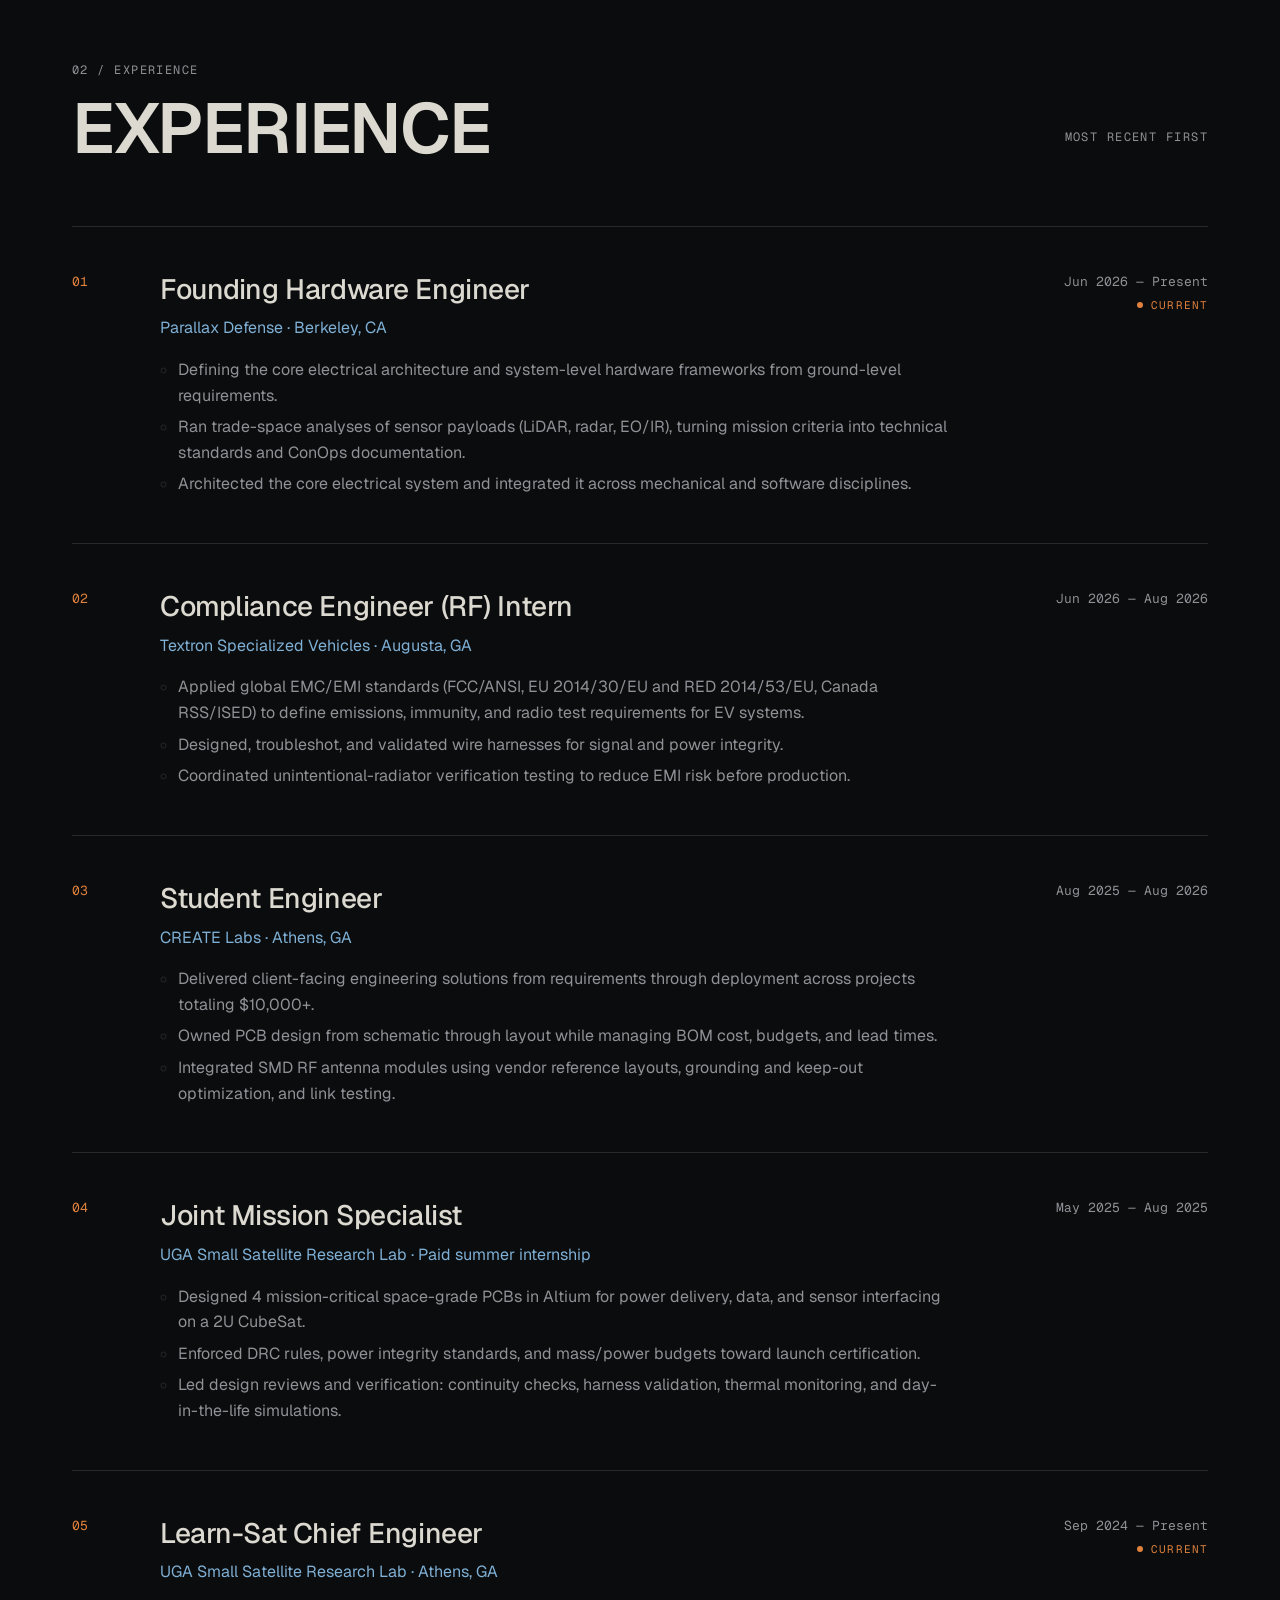
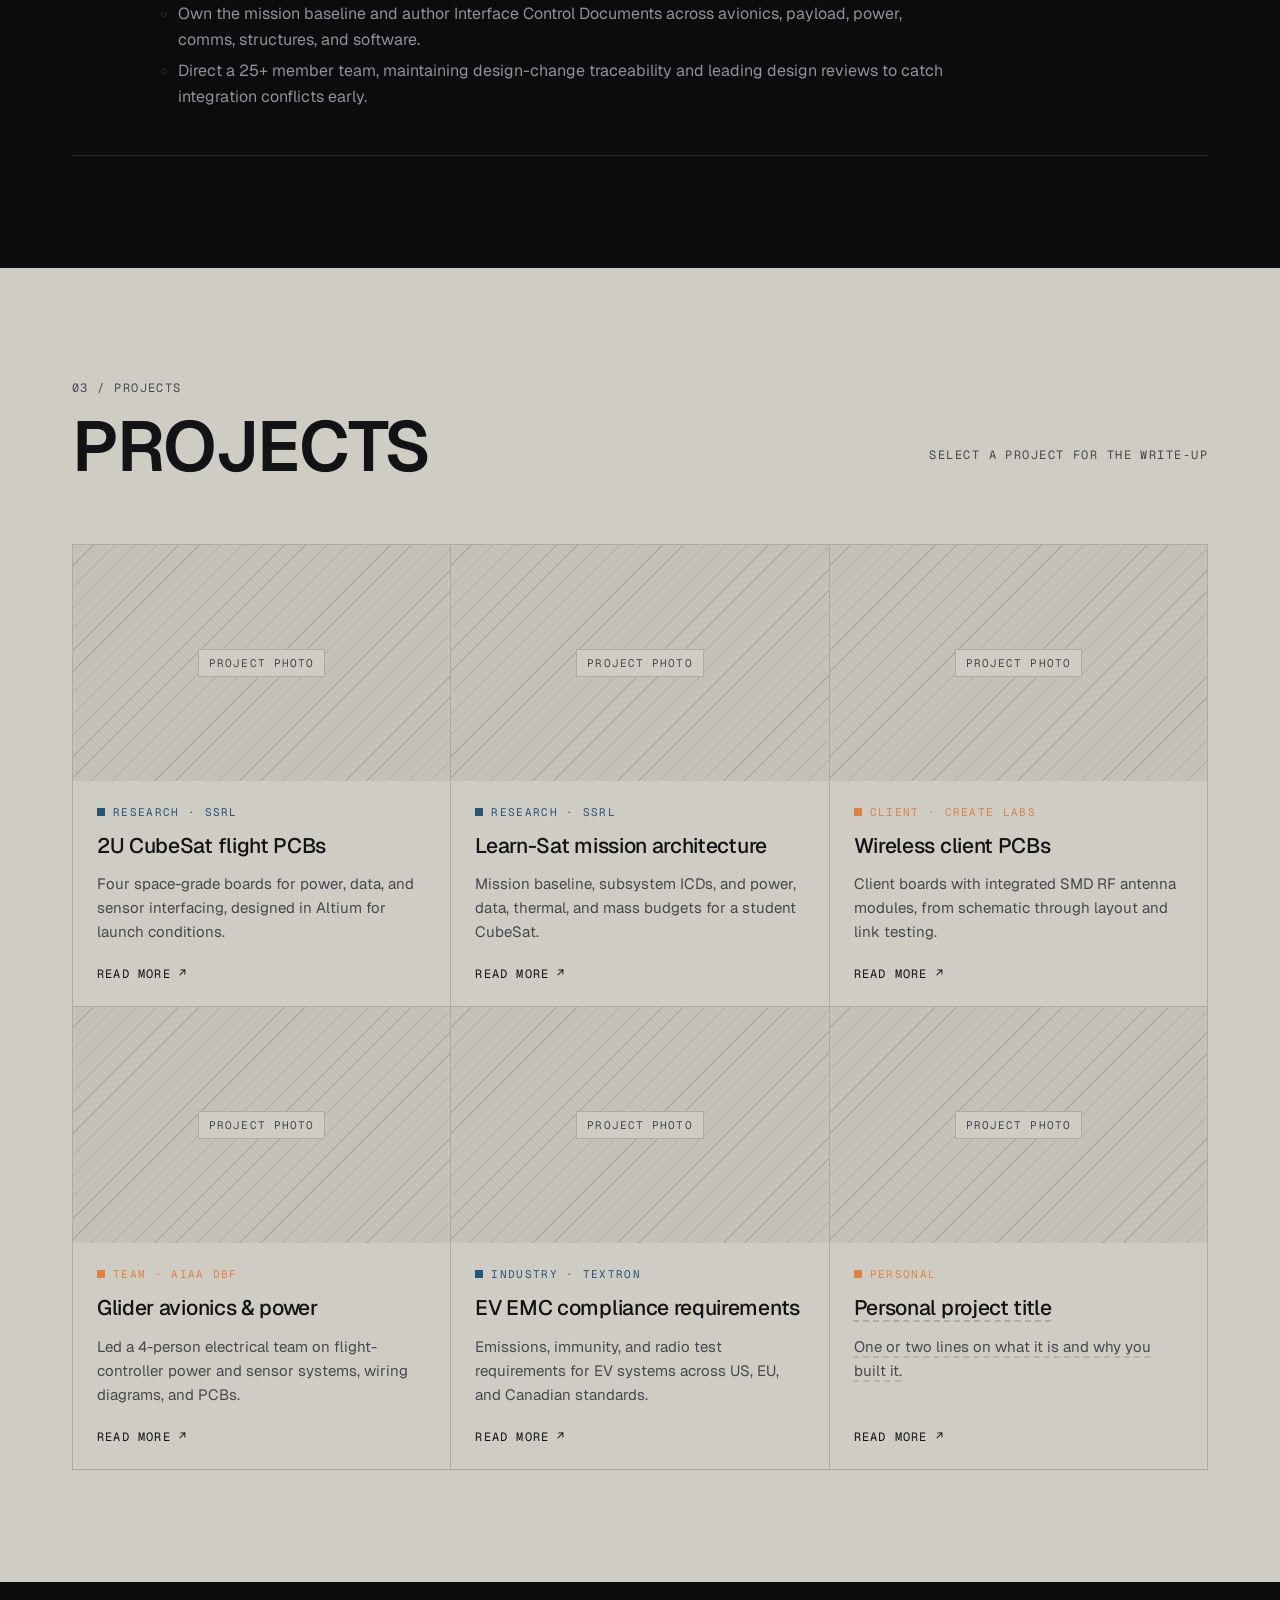
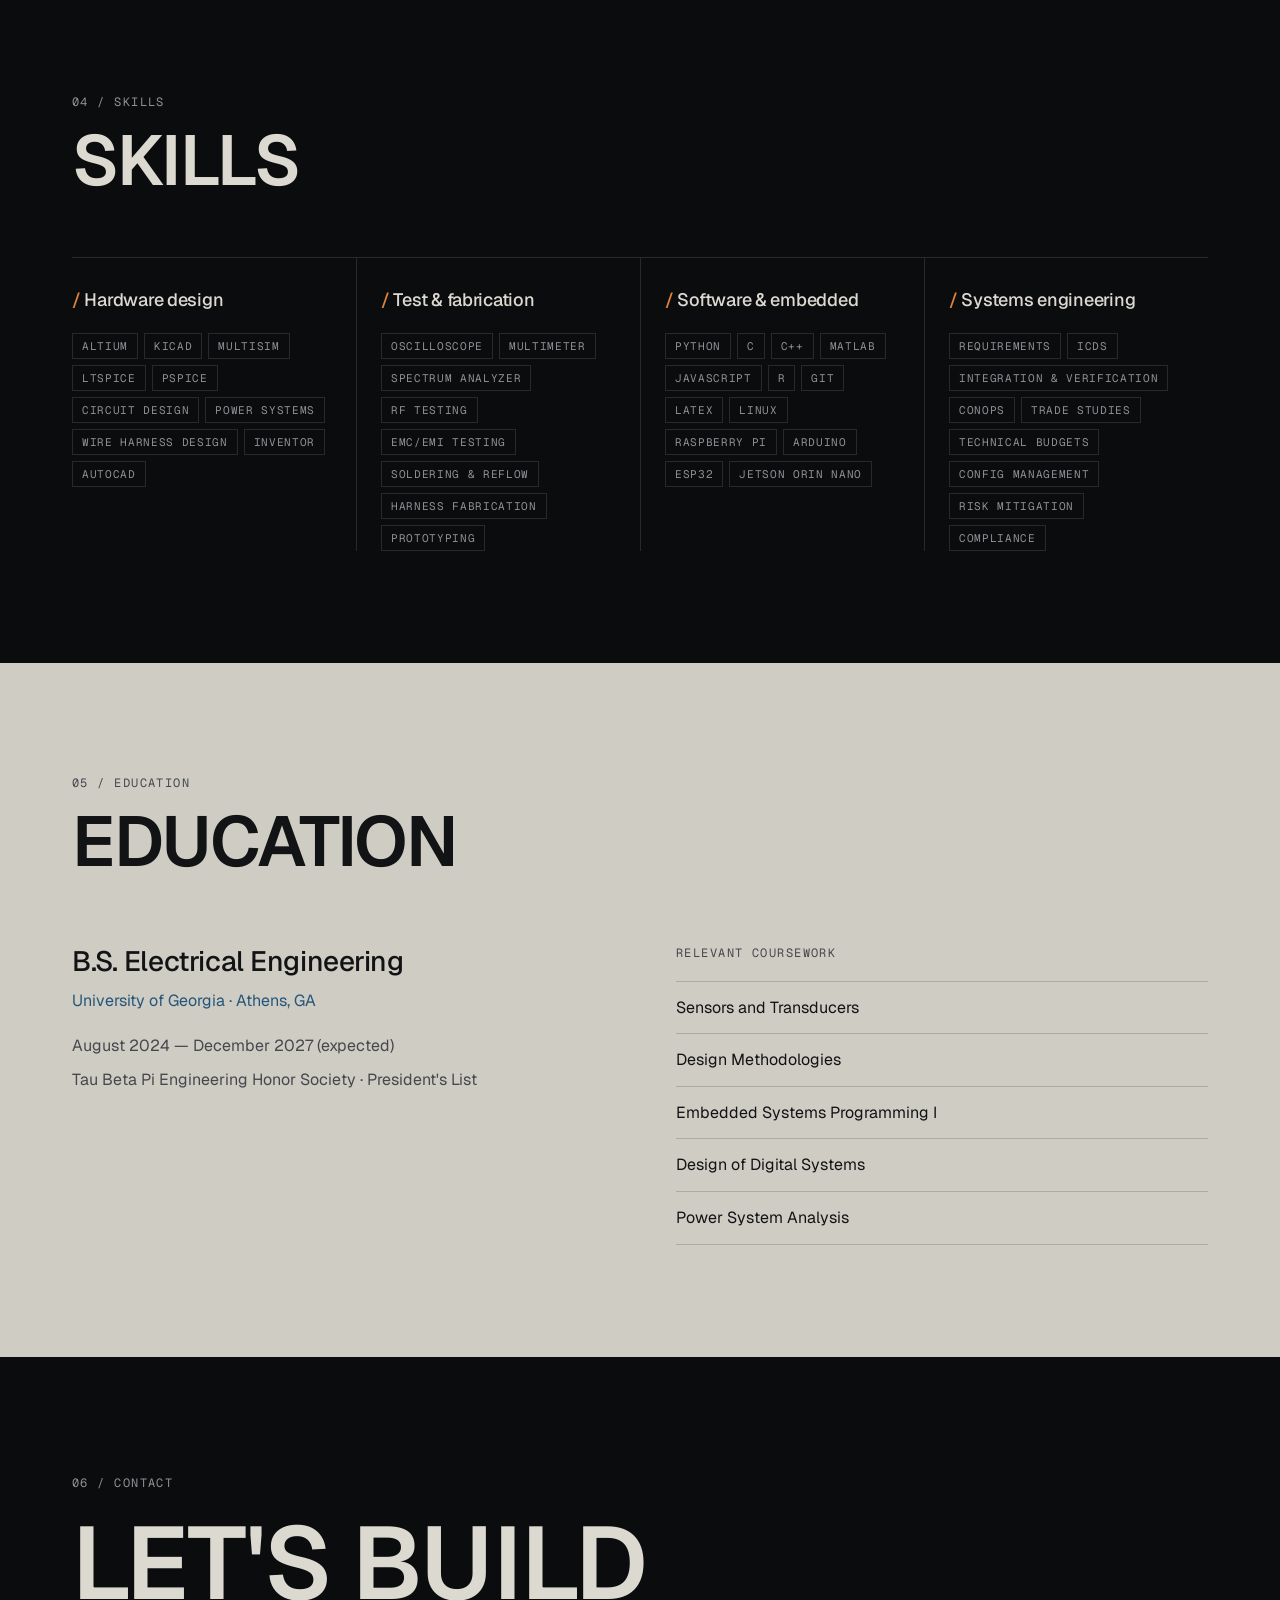
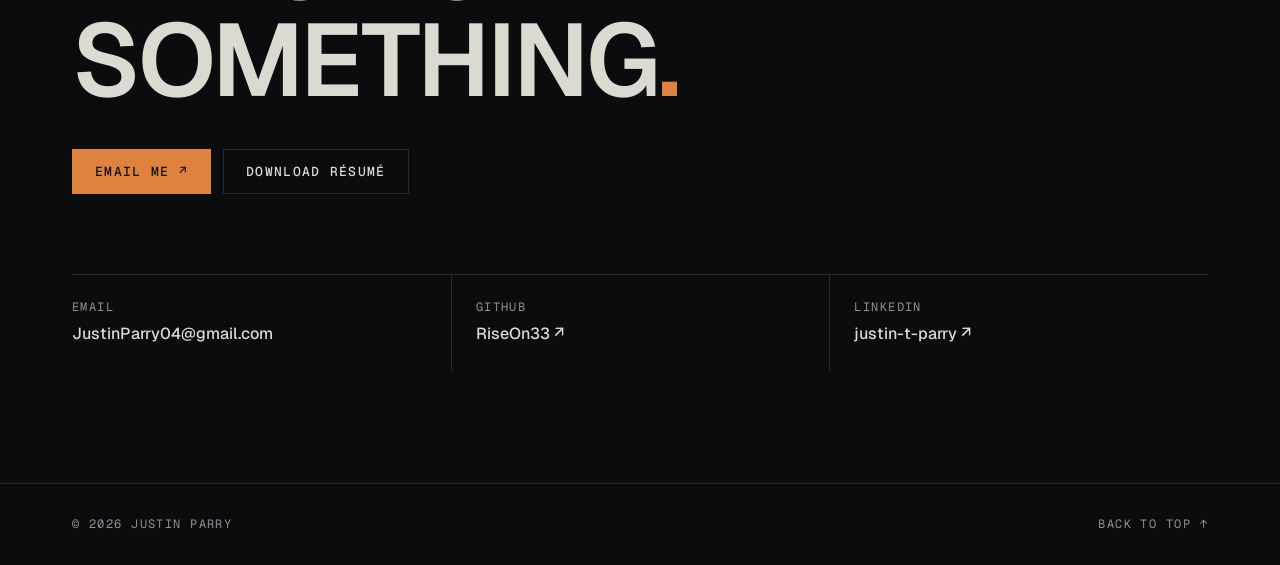
==== commit 51debfa3: "Add files via upload" ====
--- a/index.html
+++ b/index.html
@@ -253,10 +253,11 @@
         <div>
           <span class="label">Relevant coursework</span>
           <ul class="list">
-            <li><span>ELEE 4750</span><span>Power System Analysis</span></li>
-            <li><span class="ph">CODE 0000</span><span>Design Methodologies</span></li>
-            <li><span class="ph">CODE 0000</span><span class="ph">Course name</span></li>
-            <li><span class="ph">CODE 0000</span><span class="ph">Course name</span></li>
+            <li>Sensors and Transducers</li>
+            <li>Design Methodologies</li>
+            <li>Embedded Systems Programming I</li>
+            <li>Design of Digital Systems</li>
+            <li>Power System Analysis</li>
           </ul>
         </div>
       </div>
--- a/css/style.css
+++ b/css/style.css
@@ -0,0 +1,226 @@
+/* Layout concept: Anduril-style alternating dark and bone sections, large tight
+   uppercase headings, small mono labels, numbered rows. Two restrained accents:
+   amber for action and live state, steel blue for categories and links.
+   Each section sets its own --bg/--fg/--muted/--line so components stay theme-free. */
+:root {
+  --ink: #0b0c0d;
+  --ink-2: #15171a;
+  --bone: #cfccc4;
+  --bone-2: #c4c1b8;
+  --amber: #e0823d;
+  --steel: #5b8fb9;
+  --sans: "Geist", "Helvetica Neue", Arial, sans-serif;
+  --mono: "Geist Mono", ui-monospace, Menlo, monospace;
+  --wrap: 1200px;
+  color-scheme: dark;
+}
+
+.dark  { --bg: var(--ink);  --bg-2: var(--ink-2);  --fg: #dcd9d1; --muted: #8e9196; --line: #26292d; --steel-t: #7fb0d6; }
+.light { --bg: var(--bone); --bg-2: var(--bone-2); --fg: #121314; --muted: #45484c; --line: #aeaa9f; --steel-t: #24557a; }
+
+* { box-sizing: border-box; }
+html { scroll-behavior: smooth; scroll-padding-top: 72px; }
+body { margin: 0; background: var(--ink); color: #dcd9d1; font: 16px/1.6 var(--sans); -webkit-font-smoothing: antialiased; }
+img { max-width: 100%; display: block; }
+a { color: inherit; }
+:focus-visible { outline: 2px solid var(--amber); outline-offset: 3px; }
+@media (prefers-reduced-motion: reduce) { html { scroll-behavior: auto; } * { transition: none !important; } }
+
+.wrap { max-width: var(--wrap); margin: 0 auto; padding-inline: 32px; }
+@media (max-width: 560px) { .wrap { padding-inline: 16px; } }
+
+section, header, footer { background: var(--bg); color: var(--fg); }
+section { padding-block: 112px; }
+@media (max-width: 720px) { section { padding-block: 72px; } }
+
+/* Type */
+.label { font: 12px/1.4 var(--mono); letter-spacing: .12em; text-transform: uppercase; color: var(--muted); }
+.label b { color: var(--amber); font-weight: 400; }
+h1, h2 { font-weight: 600; text-transform: uppercase; letter-spacing: -0.02em; line-height: .95; margin: 0; text-wrap: balance; }
+h1 { font-size: clamp(56px, 10vw, 136px); }
+h2 { font-size: clamp(36px, 5.5vw, 72px); }
+h3 { font-weight: 500; letter-spacing: -0.015em; margin: 0; }
+.head { display: flex; justify-content: space-between; align-items: end; gap: 24px; flex-wrap: wrap; margin-bottom: 64px; }
+.head .label { display: block; margin-bottom: 16px; }
+
+/* Buttons */
+.btns { display: flex; flex-wrap: wrap; gap: 12px; }
+.btn { display: inline-flex; align-items: center; gap: 10px; padding: 13px 22px; font: 500 13px var(--mono); letter-spacing: .1em; text-transform: uppercase; text-decoration: none; border: 1px solid var(--line); transition: background .2s, color .2s, border-color .2s; }
+.btn:hover { border-color: var(--fg); }
+.btn-amber { background: var(--amber); border-color: var(--amber); color: #111; }
+.btn-amber:hover { background: transparent; color: var(--fg); border-color: var(--amber); }
+
+/* Nav */
+.nav { position: sticky; top: env(safe-area-inset-top, 0px); z-index: 20; background: rgba(11,12,13,.9); backdrop-filter: blur(10px); border-bottom: 1px solid #26292d; color: #dcd9d1; }
+.nav .wrap { display: flex; align-items: center; justify-content: space-between; gap: 16px; height: 64px; }
+.brand { font: 600 15px var(--sans); letter-spacing: .14em; text-transform: uppercase; text-decoration: none; display: flex; align-items: center; gap: 10px; }
+.brand i { width: 8px; height: 8px; background: var(--amber); display: inline-block; }
+.links { display: flex; align-items: center; gap: 32px; list-style: none; margin: 0; padding: 0; }
+.links a { font: 12px var(--mono); letter-spacing: .12em; text-transform: uppercase; color: #8e9196; text-decoration: none; transition: color .15s; }
+.links a:hover { color: #dcd9d1; }
+.links .btn { color: #dcd9d1; padding: 9px 16px; border-color: #3a3e43; }
+.menu { display: none; background: none; border: 1px solid #3a3e43; color: #dcd9d1; font: 12px var(--mono); letter-spacing: .12em; text-transform: uppercase; padding: 9px 14px; cursor: pointer; align-items: center; gap: 10px; }
+.menu span { position: relative; width: 14px; height: 8px; }
+.menu span::before, .menu span::after { content: ""; position: absolute; left: 0; width: 14px; height: 1.5px; background: currentColor; transition: transform .2s, top .2s; }
+.menu span::before { top: 0; } .menu span::after { top: 6.5px; }
+.nav.open .menu span::before { top: 3.25px; transform: rotate(45deg); }
+.nav.open .menu span::after { top: 3.25px; transform: rotate(-45deg); }
+@media (max-width: 900px) {
+  .menu { display: inline-flex; }
+  .links { display: none; position: absolute; left: 0; right: 0; top: 64px; flex-direction: column; align-items: stretch; gap: 0; background: var(--ink); border-bottom: 1px solid #26292d; padding: 8px 16px 24px; }
+  .nav.open .links { display: flex; }
+  .links li a { display: block; padding: 16px 0; font-size: 14px; color: #dcd9d1; border-bottom: 1px solid #26292d; }
+  .links li:last-child a { margin-top: 20px; justify-content: center; border: 1px solid #3a3e43; }
+}
+
+/* Hero */
+.hero { position: relative; overflow: hidden; }
+.hero::before { content: ""; position: absolute; inset: 0; pointer-events: none; opacity: .5;
+  background-image: linear-gradient(#26292d 1px, transparent 1px), linear-gradient(90deg, #26292d 1px, transparent 1px);
+  background-size: 80px 80px;
+  -webkit-mask-image: radial-gradient(ellipse 60% 70% at 80% 30%, #000 10%, transparent 70%);
+          mask-image: radial-gradient(ellipse 60% 70% at 80% 30%, #000 10%, transparent 70%); }
+.hero-grid { position: relative; display: grid; grid-template-columns: minmax(0, 1fr) 300px; gap: 64px; align-items: end; padding-block: 120px 72px; }
+.hero h1 { margin: 24px 0 28px; }
+.hero h1 span { color: var(--amber); }
+.hero .bio { max-width: 54ch; color: var(--muted); font-size: 18px; margin: 0 0 40px; }
+.hero .bio strong { color: var(--fg); font-weight: 500; }
+.photo { aspect-ratio: 1; border: 1px solid var(--line); overflow: hidden; }
+.photo img { width: 100%; height: 100%; object-fit: cover; }
+.facts-bar { position: relative; display: grid; grid-template-columns: repeat(3, minmax(0, 1fr)); border-top: 1px solid var(--line); }
+.facts-bar div { padding: 20px 20px 24px 0; display: flex; flex-direction: column; gap: 6px; min-width: 0; }
+.facts-bar div + div { padding-left: 20px; border-left: 1px solid var(--line); }
+.facts-bar strong { font-weight: 500; }
+@media (max-width: 860px) {
+  .hero-grid { grid-template-columns: 1fr; gap: 40px; padding-block: 72px 48px; }
+  .photo { max-width: 260px; }
+  .facts-bar { grid-template-columns: 1fr; }
+  .facts-bar div + div { padding-left: 0; border-left: 0; border-top: 1px solid var(--line); }
+}
+
+/* Placeholder image box */
+.slot { display: grid; place-items: center; background: var(--bg-2) repeating-linear-gradient(135deg, transparent 0 14px, var(--line) 14px 15px); }
+.slot span { font: 11px var(--mono); letter-spacing: .1em; text-transform: uppercase; color: var(--muted); background: var(--bg); padding: 6px 10px; border: 1px solid var(--line); }
+
+/* About */
+.about { display: grid; grid-template-columns: minmax(0, 7fr) minmax(0, 5fr); gap: 72px; }
+.about p { color: var(--muted); max-width: 62ch; margin: 0 0 16px; }
+.about p.lead { color: var(--fg); font-size: clamp(22px, 2.4vw, 28px); line-height: 1.3; letter-spacing: -0.02em; margin-bottom: 28px; }
+.kv { margin: 0; border-top: 1px solid var(--line); }
+.kv div { display: flex; justify-content: space-between; gap: 16px; padding-block: 14px; border-bottom: 1px solid var(--line); }
+.kv dt { font: 12px var(--mono); letter-spacing: .1em; text-transform: uppercase; color: var(--muted); }
+.kv dd { margin: 0; text-align: right; }
+@media (max-width: 860px) { .about { grid-template-columns: 1fr; gap: 48px; } }
+
+/* Experience rows */
+.rows { list-style: none; margin: 0; padding: 0; border-top: 1px solid var(--line); counter-reset: row; }
+.row { display: grid; grid-template-columns: 56px minmax(0, 1fr) 200px; gap: 32px; padding-block: 40px; border-bottom: 1px solid var(--line); counter-increment: row; }
+.row::before { content: counter(row, decimal-leading-zero); font: 13px var(--mono); color: var(--amber); padding-top: 6px; }
+.row h3 { font-size: clamp(22px, 2.4vw, 28px); margin-bottom: 4px; }
+.row .org { color: var(--steel-t); margin: 0 0 16px; }
+.row ul { margin: 0; padding-left: 18px; color: var(--muted); max-width: 72ch; }
+.row li { margin-bottom: 6px; }
+.row li::marker { color: var(--line); }
+.row .when { font: 13px var(--mono); color: var(--muted); text-align: right; padding-top: 6px; font-variant-numeric: tabular-nums; }
+.now { display: inline-block; margin-top: 8px; font: 11px var(--mono); letter-spacing: .1em; text-transform: uppercase; color: var(--amber); }
+.now::before { content: ""; display: inline-block; width: 6px; height: 6px; border-radius: 50%; background: var(--amber); margin-right: 8px; vertical-align: 1px; }
+@media (max-width: 760px) {
+  .row { grid-template-columns: 40px minmax(0, 1fr); gap: 8px 16px; }
+  .row .when { grid-column: 2; grid-row: 1; text-align: left; padding-top: 4px; }
+  .row > div { grid-column: 2; }
+}
+
+/* Project cards */
+.cards { display: grid; grid-template-columns: repeat(3, minmax(0, 1fr)); gap: 1px; background: var(--line); border: 1px solid var(--line); }
+.card { display: flex; flex-direction: column; background: var(--bg); text-decoration: none; transition: background .2s; min-width: 0; }
+.card:hover { background: var(--bg-2); }
+.card .slot, .card img { aspect-ratio: 16 / 10; width: 100%; object-fit: cover; }
+.card-body { padding: 24px; display: flex; flex-direction: column; gap: 10px; flex: 1; }
+.kind { font: 11px var(--mono); letter-spacing: .12em; text-transform: uppercase; color: var(--steel-t); display: flex; align-items: center; gap: 8px; }
+.kind::before { content: ""; width: 8px; height: 8px; background: currentColor; }
+.kind.amber { color: var(--amber); }
+.card h3 { font-size: 21px; }
+.card p { margin: 0; color: var(--muted); font-size: 15px; }
+.more { margin-top: auto; padding-top: 12px; font: 12px var(--mono); letter-spacing: .1em; text-transform: uppercase; }
+.card:hover .more { color: var(--amber); }
+@media (max-width: 960px) { .cards { grid-template-columns: repeat(2, minmax(0, 1fr)); } }
+@media (max-width: 600px) { .cards { grid-template-columns: 1fr; } }
+
+/* Skills */
+.skills { display: grid; grid-template-columns: repeat(4, minmax(0, 1fr)); border-top: 1px solid var(--line); }
+.skills > div { padding: 28px 24px 0 0; min-width: 0; }
+.skills > div + div { padding-left: 24px; border-left: 1px solid var(--line); }
+.skills h3 { font-size: 18px; margin-bottom: 18px; }
+.skills h3::before { content: "/ "; color: var(--amber); }
+.tags { display: flex; flex-wrap: wrap; gap: 6px; }
+.tag { font: 11px var(--mono); letter-spacing: .06em; text-transform: uppercase; color: var(--muted); border: 1px solid var(--line); padding: 5px 9px; }
+@media (max-width: 960px) {
+  .skills { grid-template-columns: repeat(2, minmax(0, 1fr)); }
+  .skills > div:nth-child(3) { padding-left: 0; border-left: 0; }
+  .skills > div:nth-child(n+3) { margin-top: 28px; border-top: 1px solid var(--line); }
+}
+@media (max-width: 560px) {
+  .skills { grid-template-columns: 1fr; }
+  .skills > div + div { padding-left: 0; border-left: 0; margin-top: 28px; border-top: 1px solid var(--line); }
+}
+
+/* Education */
+.edu { display: grid; grid-template-columns: minmax(0, 1fr) minmax(0, 1fr); gap: 72px; }
+.edu h3 { font-size: clamp(22px, 2.4vw, 28px); margin-bottom: 4px; }
+.edu .org { color: var(--steel-t); margin: 0 0 20px; }
+.edu p { color: var(--muted); margin: 0 0 8px; }
+.list { list-style: none; margin: 16px 0 0; padding: 0; border-top: 1px solid var(--line); }
+.list li { display: flex; justify-content: space-between; gap: 16px; padding-block: 13px; border-bottom: 1px solid var(--line); }
+.list li span:first-child { font: 13px var(--mono); color: var(--muted); }
+@media (max-width: 760px) { .edu { grid-template-columns: 1fr; gap: 48px; } }
+
+/* Placeholder copy */
+.ph { text-decoration: underline dashed var(--line); text-underline-offset: 5px; }
+
+/* Contact */
+.contact h2 { font-size: clamp(44px, 8vw, 112px); margin: 20px 0 40px; }
+.contact h2 span { color: var(--amber); }
+.reach { display: grid; grid-template-columns: repeat(3, minmax(0, 1fr)); margin-top: 80px; border-top: 1px solid var(--line); }
+.reach a { padding: 24px 24px 24px 0; display: flex; flex-direction: column; gap: 6px; text-decoration: none; min-width: 0; }
+.reach a + a { padding-left: 24px; border-left: 1px solid var(--line); }
+.reach strong { font-weight: 500; overflow-wrap: anywhere; transition: color .15s; }
+.reach a:hover strong { color: var(--steel-t); }
+@media (max-width: 720px) {
+  .reach { grid-template-columns: 1fr; }
+  .reach a + a { padding-left: 0; border-left: 0; border-top: 1px solid var(--line); }
+}
+
+footer { padding-block: 32px; border-top: 1px solid var(--line); }
+footer .wrap { display: flex; justify-content: space-between; gap: 16px; flex-wrap: wrap; }
+footer a { text-decoration: none; }
+footer a:hover { color: var(--fg); }
+
+/* Project page */
+.proj-hero { padding-block: 56px 72px; }
+.back { text-decoration: none; }
+.back:hover { color: var(--fg); }
+.proj-hero h1 { font-size: clamp(44px, 7vw, 96px); margin: 24px 0; }
+.proj-hero p { max-width: 62ch; color: var(--muted); font-size: 18px; margin: 0 0 48px; }
+.spec { display: grid; grid-template-columns: repeat(4, minmax(0, 1fr)); margin: 0; border-top: 1px solid var(--line); }
+.spec div { padding: 18px 16px 0 0; min-width: 0; }
+.spec div + div { padding-left: 16px; border-left: 1px solid var(--line); }
+.spec dt { font: 11px var(--mono); letter-spacing: .1em; text-transform: uppercase; color: var(--muted); margin-bottom: 4px; }
+.spec dd { margin: 0; }
+@media (max-width: 720px) { .spec { grid-template-columns: repeat(2, minmax(0, 1fr)); } .spec div:nth-child(3) { padding-left: 0; border-left: 0; } }
+.proj-media { padding-block: 0 72px; }
+.proj-media .slot { aspect-ratio: 16 / 8; border: 1px solid var(--line); }
+.writeup { padding-block: 0 96px; }
+.block { display: grid; grid-template-columns: 56px 220px minmax(0, 1fr); gap: 24px; padding-block: 48px; border-top: 1px solid var(--line); }
+.block > * { min-width: 0; }
+.block .num { font: 13px var(--mono); color: var(--amber); padding-top: 4px; }
+.block h2 { font-size: 22px; letter-spacing: -0.01em; }
+.block p, .block li { color: var(--muted); max-width: 65ch; }
+.block p { margin: 0 0 16px; }
+.block ul { margin: 0; padding-left: 18px; }
+.block .slot { aspect-ratio: 16 / 9; border: 1px solid var(--line); margin-top: 8px; }
+.note { font: 12px var(--mono); border: 1px dashed var(--line); padding: 12px 14px; }
+@media (max-width: 760px) { .block { grid-template-columns: 40px minmax(0, 1fr); gap: 12px 16px; } .block > div:last-child { grid-column: 2; } }
+
+/* 404 */
+.lost .wrap { position: relative; padding-block: 72px 96px; }
+.lost h1 { margin: 24px 0 28px; }
